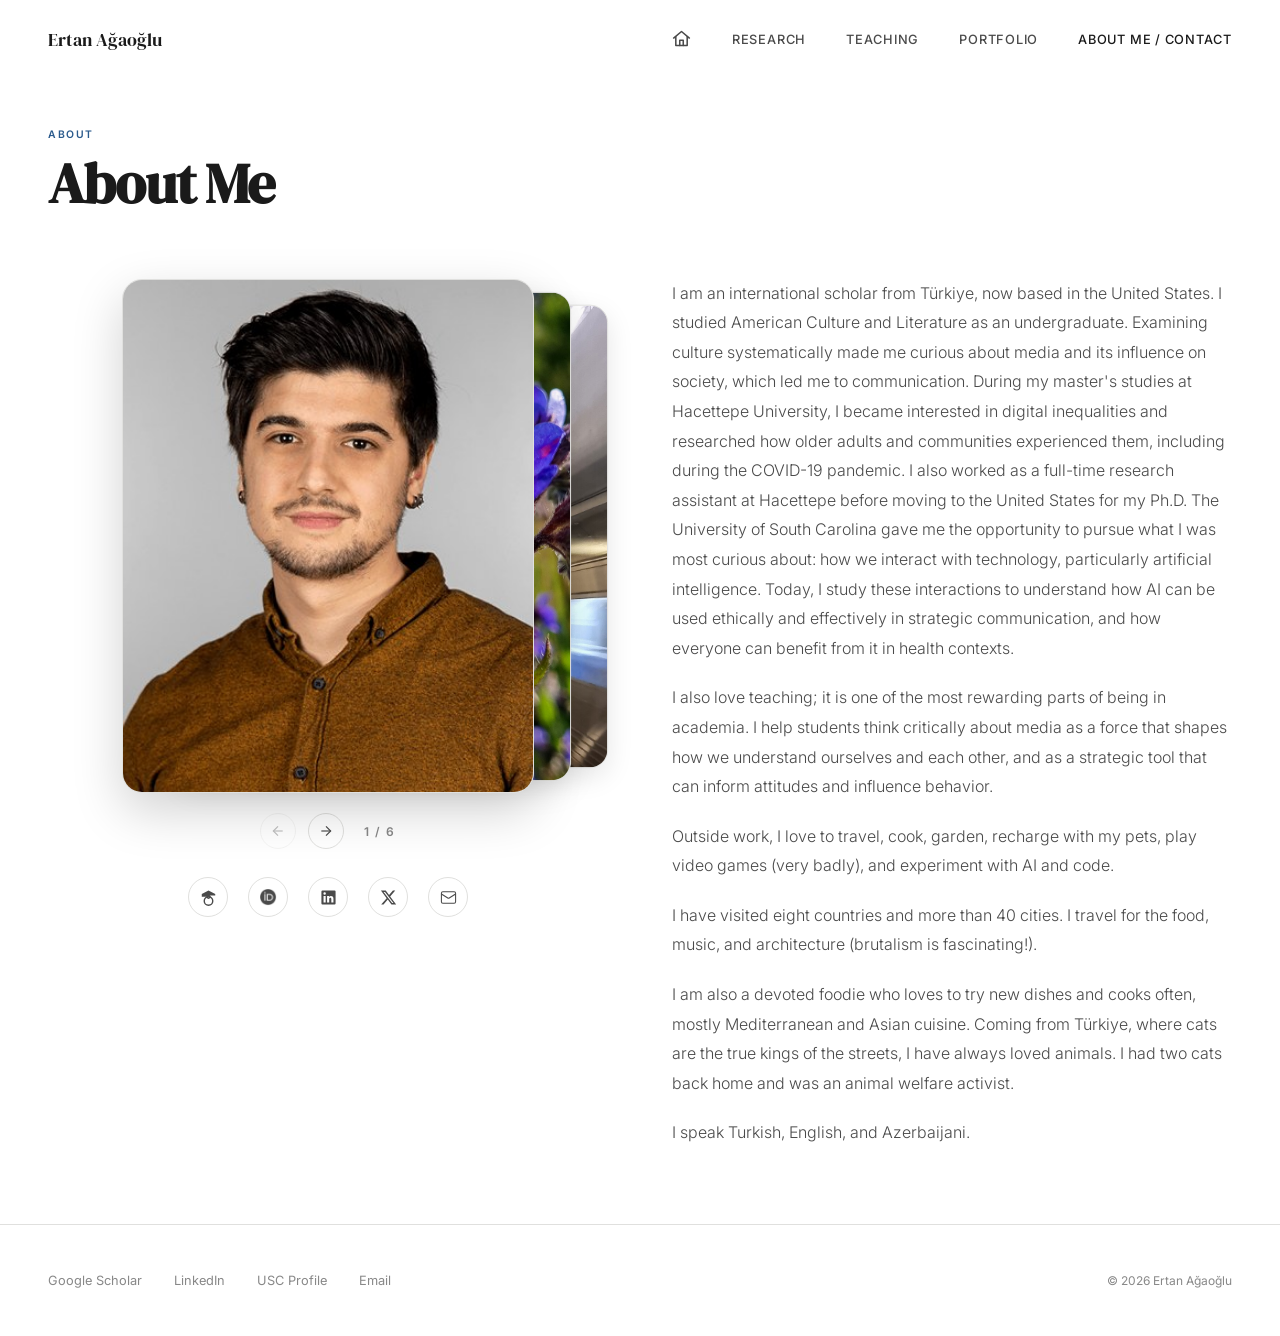
==== beyond-academia.html @ cb336c86 "Use ORCID iD logo recolored to match other social icons Co-Authored-By: Claude Sonnet 5.5 <noreply@a" ====
<!DOCTYPE html>
<html lang="en">
<head>
  <meta charset="UTF-8">
  <meta name="viewport" content="width=device-width, initial-scale=1.0">
  <title>About Me | Ertan Ağaoğlu</title>
  <meta name="description" content="Ertan Ağaoğlu is an international scholar from Türkiye, based in the United States. Learn about the path into communication research and life outside work.">
  <link rel="icon" type="image/svg+xml" href="favicon.svg">

  <!-- Open Graph / Social Media -->
  <meta property="og:type" content="website">
  <meta property="og:site_name" content="Ertan Ağaoğlu">
  <meta property="og:title" content="About Me | Ertan Ağaoğlu">
  <meta property="og:description" content="An international scholar from Türkiye, based in the United States, studying how we interact with artificial intelligence.">
  <meta property="og:url" content="https://ertanagaoglu.com/beyond-academia.html">
  <meta property="og:image" content="https://ertanagaoglu.com/agaoglu_ertan.png">
  <meta name="twitter:card" content="summary_large_image">
  <meta name="twitter:site" content="@ertanagaoglu">

  <link rel="preconnect" href="https://fonts.googleapis.com">
  <link rel="preconnect" href="https://fonts.gstatic.com" crossorigin>
  <link href="https://fonts.googleapis.com/css2?family=DM+Serif+Display:ital@0;1&family=Inter:wght@300;400;500;600&display=swap" rel="stylesheet">
  <link rel="stylesheet" href="style.css">
  <style>
    .photo-stack{width:100%;max-width:640px;outline:none}
    .stack-viewport{position:relative;width:100%;aspect-ratio:1.36/1.25;touch-action:pan-y;user-select:none;-webkit-user-select:none}
    .stack-page{position:absolute;transform-origin:center;top:0;left:0;right:0;margin:0 auto;width:calc(100%/1.36);aspect-ratio:4/5;border-radius:20px;overflow:hidden;border:1px solid var(--border);background:var(--bg2);box-shadow:0 10px 30px rgba(0,0,0,.1);transform:translateX(calc(var(--o,0)*11.5%)) scale(calc(1 - var(--a,0)*.05));transition:transform .6s cubic-bezier(.4,0,.2,1),opacity .6s ease,box-shadow .6s ease;cursor:pointer}
    .stack-page img{display:block;width:100%;height:100%;object-fit:cover;pointer-events:none;-webkit-user-drag:none}
    .stack-page.is-active{cursor:default;box-shadow:0 18px 50px rgba(0,0,0,.18)}
    .stack-page.is-far{opacity:0;pointer-events:none}
    .stack-page.has-caption::after{content:'';position:absolute;left:0;right:0;bottom:0;height:22%;background:linear-gradient(to top,rgba(0,0,0,.4),transparent);opacity:0;transition:opacity .4s ease;pointer-events:none}
    .page-caption{position:absolute;right:1rem;bottom:.9rem;z-index:1;font-size:.75rem;font-weight:500;letter-spacing:.02em;color:#fff;text-shadow:0 1px 4px rgba(0,0,0,.6);opacity:0;transition:opacity .4s ease;pointer-events:none}
    .stack-page.is-active.has-caption::after,.stack-page.is-active .page-caption{opacity:1}
    .stack-controls{display:flex;align-items:center;justify-content:center;gap:.75rem;margin-top:1.25rem}
    .stack-btn{display:flex;align-items:center;justify-content:center;width:36px;height:36px;border-radius:50%;border:1px solid var(--border);background:var(--bg);cursor:pointer;transition:all .3s}
    .stack-btn svg{width:16px;height:16px;stroke:var(--text2);stroke-width:1.75;fill:none;transition:stroke .3s}
    .stack-btn:hover:not(:disabled){border-color:var(--accent);background:var(--accent)}
    .stack-btn:hover:not(:disabled) svg{stroke:var(--bg)}
    .stack-btn:disabled{opacity:.35;cursor:default}
    .stack-btn:focus-visible,.photo-stack:focus-visible .stack-viewport{outline:2px solid var(--accent2);outline-offset:3px}
    .stack-count{margin-left:.5rem;font-size:.75rem;font-weight:600;letter-spacing:.12em;color:var(--muted)}
    @media(prefers-reduced-motion:reduce){.stack-page{transition:none}}
  </style>
</head>
<body>

<nav>
  <div class="nav-inner">
    <a href="index.html" class="nav-logo">Ertan Ağaoğlu</a>
    <button class="nav-toggle" aria-label="Menu" onclick="document.querySelector('.nav-links').classList.toggle('open')">
      <svg viewBox="0 0 24 24"><line x1="3" y1="6" x2="21" y2="6"/><line x1="3" y1="12" x2="21" y2="12"/><line x1="3" y1="18" x2="21" y2="18"/></svg>
    </button>
    <ul class="nav-links">
      <li><a href="index.html" class="nav-home" aria-label="Home" title="Home"><svg viewBox="0 0 24 24" aria-hidden="true"><path d="M3 11.5 12 4l9 7.5"/><path d="M5.5 10v10h13V10"/><path d="M10 20v-6h4v6"/></svg></a></li>
      <li><a href="research.html">Research</a></li>
      <li><a href="teaching.html">Teaching</a></li>
      <li><a href="portfolio.html">Portfolio</a></li>
      <li><a href="beyond-academia.html" class="active">About Me / Contact</a></li>
    </ul>
  </div>
</nav>

<div class="page-header">
  <span class="overline">About</span>
  <h1>About Me</h1>
</div>

<section class="section" style="padding-top:2rem">
  <div class="two-col">
    <div class="col-left reveal">
      <div class="photo-stack" id="photoStack" tabindex="0" role="group" aria-roledescription="carousel" aria-label="Personal photos">
        <div class="stack-viewport">
          <div class="stack-page"><img src="photos/1.jpg" alt="Portrait of Ertan Ağaoğlu in a mustard shirt against a gray background" width="372" height="465"></div>
          <div class="stack-page has-caption"><img src="photos/5.jpg" alt="Blue wildflowers in bloom in a sunlit green field" width="1000" height="1250"><span class="page-caption">Common bugloss, Batıkent, Ankara (2026)</span></div>
          <div class="stack-page has-caption"><img src="photos/6.jpg" alt="A train pulling into a concrete brutalist metro station" width="1000" height="1250"><span class="page-caption">Washington Metro, D.C. (2024)</span></div>
          <div class="stack-page has-caption"><img src="photos/8.jpg" alt="A tabby and white cat resting in golden evening light" width="1000" height="1250"><span class="page-caption">Kizi, my beloved cat (2022)</span></div>
          <div class="stack-page has-caption"><img src="photos/tram.jpg" alt="A blue tram on a snowy street beside a Gothic stone church" width="481" height="602"><span class="page-caption">Ghent, Belgium (2015)</span></div>
          <div class="stack-page has-caption"><img src="photos/reichstag.jpg" alt="Visitors on the spiral ramps inside the glass Reichstag dome in Berlin" width="900" height="1125"><span class="page-caption">Reichstag Dome, Berlin (2018)</span></div>
        </div>
        <div class="stack-controls">
          <button type="button" class="stack-btn" data-dir="-1" aria-label="Previous photo"><svg viewBox="0 0 24 24"><path d="M19 12H5"/><path d="m12 19-7-7 7-7"/></svg></button>
          <button type="button" class="stack-btn" data-dir="1" aria-label="Next photo"><svg viewBox="0 0 24 24"><path d="M5 12h14"/><path d="m12 5 7 7-7 7"/></svg></button>
          <span class="stack-count" aria-live="polite"></span>
        </div>
      </div>
      <div class="social-row" aria-label="Social links">
        <a href="https://scholar.google.com/citations?user=BY0EhgkAAAAJ&hl=en" target="_blank" rel="noopener noreferrer" title="Google Scholar">
        <svg viewBox="0 0 24 24"><path d="M12 24a7 7 0 1 1 0-14 7 7 0 0 1 0 14zm0-2a5 5 0 1 0 0-10 5 5 0 0 0 0 10z"/><path d="M12 14a3 3 0 1 1 0-6 3 3 0 0 1 0 6zm0-2a1 1 0 1 0 0-2 1 1 0 0 0 0 2z"/><path d="m2.5 7 9.5-5 9.5 5V9H11l-2 2H2.5z"/></svg>
        </a>
        <a href="https://orcid.org/0000-0002-4220-2431" target="_blank" rel="noopener noreferrer" title="ORCID">
        <span class="orcid-icon" aria-hidden="true"></span>
        </a>
        <a href="https://www.linkedin.com/in/ertanagaoglu/" target="_blank" rel="noopener noreferrer" title="LinkedIn">
        <svg viewBox="0 0 24 24"><path d="M20.5 2h-17A1.5 1.5 0 0 0 2 3.5v17A1.5 1.5 0 0 0 3.5 22h17a1.5 1.5 0 0 0 1.5-1.5v-17A1.5 1.5 0 0 0 20.5 2zM8 19H5v-9h3zM6.5 8.25A1.75 1.75 0 1 1 8.3 6.5a1.78 1.78 0 0 1-1.8 1.75zM19 19h-3v-4.74c0-1.42-.6-1.93-1.38-1.93A1.74 1.74 0 0 0 13 14.19V19h-3v-9h2.9v1.3a3.11 3.11 0 0 1 2.7-1.4c1.55 0 3.36.86 3.36 3.66z"/></svg>
        </a>
        <a href="https://x.com/ertanagaoglu" target="_blank" rel="noopener noreferrer" title="X / Twitter">
        <svg viewBox="0 0 24 24"><path d="M18.244 2.25h3.308l-7.227 8.26 8.502 11.24H16.17l-5.214-6.817L4.99 21.75H1.68l7.73-8.835L1.254 2.25H8.08l4.713 6.231zm-1.161 17.52h1.833L7.084 4.126H5.117z"/></svg>
        </a>
        <a href="mailto:eagaoglu@email.sc.edu" title="Email">
        <svg viewBox="0 0 24 24" class="stroke-icon"><rect x="2" y="4" width="20" height="16" rx="2"/><path d="m22 7-8.97 5.7a1.94 1.94 0 0 1-2.06 0L2 7"/></svg>
        </a>
      </div>
    </div>
    <div class="col-right reveal reveal-delay-1">
      <p>I am an international scholar from Türkiye, now based in the United States. I studied American Culture and Literature as an undergraduate. Examining culture systematically made me curious about media and its influence on society, which led me to communication. During my master's studies at Hacettepe University, I became interested in digital inequalities and researched how older adults and communities experienced them, including during the COVID-19 pandemic. I also worked as a full-time research assistant at Hacettepe before moving to the United States for my Ph.D. The University of South Carolina gave me the opportunity to pursue what I was most curious about: how we interact with technology, particularly artificial intelligence. Today, I study these interactions to understand how AI can be used ethically and effectively in strategic communication, and how everyone can benefit from it in health contexts.</p>
      <p>I also love teaching; it is one of the most rewarding parts of being in academia. I help students think critically about media as a force that shapes how we understand ourselves and each other, and as a strategic tool that can inform attitudes and influence behavior.</p>
      <p>Outside work, I love to travel, cook, garden, recharge with my pets, play video games (very badly), and experiment with AI and code.</p>
      <p>I have visited eight countries and more than 40 cities. I travel for the food, music, and architecture (brutalism is fascinating!).</p>
      <p>I am also a devoted foodie who loves to try new dishes and cooks often, mostly Mediterranean and Asian cuisine. Coming from Türkiye, where cats are the true kings of the streets, I have always loved animals. I had two cats back home and was an animal welfare activist.</p>
      <p>I speak Turkish, English, and Azerbaijani.</p>
    </div>
  </div>
</section>

<footer>
  <div class="footer-inner">
    <div class="footer-links">
      <a href="https://scholar.google.com/citations?user=BY0EhgkAAAAJ&hl=en" target="_blank" rel="noopener noreferrer">Google Scholar</a>
      <a href="https://www.linkedin.com/in/ertanagaoglu/" target="_blank" rel="noopener noreferrer">LinkedIn</a>
      <a href="https://sc.edu/study/colleges_schools/cic/academic_programs/phd/mass_communication_phd/doctoral_students/agaoglu_ertan.php" target="_blank" rel="noopener noreferrer">USC Profile</a>
      <a href="mailto:eagaoglu@email.sc.edu">Email</a>
    </div>
    <p>&copy; 2026 Ertan Ağaoğlu</p>
  </div>
</footer>

<script>
window.addEventListener('scroll',()=>{document.querySelector('nav').classList.toggle('scrolled',window.scrollY>50)});
const o=new IntersectionObserver((entries)=>{entries.forEach(e=>{if(e.isIntersecting){e.target.classList.add('visible');o.unobserve(e.target)}})},{threshold:.15});
document.querySelectorAll('.reveal').forEach(el=>o.observe(el));

(function(){
  const stack=document.getElementById('photoStack');
  if(!stack) return;
  const pages=[...stack.querySelectorAll('.stack-page')];
  const viewport=stack.querySelector('.stack-viewport');
  const prev=stack.querySelector('[data-dir="-1"]');
  const next=stack.querySelector('[data-dir="1"]');
  const count=stack.querySelector('.stack-count');
  let idx=0, startX=null, swiped=false;

  function render(){
    pages.forEach((p,i)=>{
      const off=i-idx;
      const c=Math.max(-2,Math.min(2,off));
      p.style.setProperty('--o',c);
      p.style.setProperty('--a',Math.abs(c));
      p.style.zIndex=10-Math.abs(off);
      p.classList.toggle('is-active',off===0);
      p.classList.toggle('is-far',Math.abs(off)>2);
      p.setAttribute('aria-hidden',off===0?'false':'true');
    });
    count.textContent=(idx+1)+' / '+pages.length;
    prev.disabled=idx===0;
    next.disabled=idx===pages.length-1;
  }
  function go(n){idx=Math.min(Math.max(n,0),pages.length-1);render()}

  prev.addEventListener('click',()=>go(idx-1));
  next.addEventListener('click',()=>go(idx+1));
  pages.forEach((p,i)=>p.addEventListener('click',()=>{
    if(swiped){swiped=false;return}
    if(i!==idx) go(i);
  }));
  stack.addEventListener('keydown',e=>{
    if(e.key==='ArrowLeft'){go(idx-1);e.preventDefault()}
    if(e.key==='ArrowRight'){go(idx+1);e.preventDefault()}
  });
  viewport.addEventListener('pointerdown',e=>{startX=e.clientX});
  viewport.addEventListener('pointerup',e=>{
    if(startX===null) return;
    const dx=e.clientX-startX;
    startX=null;
    if(Math.abs(dx)>40){swiped=true;go(idx+(dx<0?1:-1))}
  });
  viewport.addEventListener('pointercancel',()=>{startX=null});
  render();
})();
</script>
</body>
</html>
---- style.css ----
*{margin:0;padding:0;box-sizing:border-box}
:root{
  --bg:#ffffff;
  --bg2:#f7f7f5;
  --text:#1a1a1a;
  --text2:#4a4a4a;
  --muted:#888;
  --border:#e0e0de;
  --accent:#1a3a5c;
  --accent2:#2a5a8c;
  --serif:'DM Serif Display',Georgia,serif;
  --sans:'Inter',system-ui,sans-serif;
}
html{scroll-behavior:smooth}
body{font-family:var(--sans);background:var(--bg);color:var(--text);-webkit-font-smoothing:antialiased;overflow-x:hidden}

/* Nav */
nav{position:fixed;top:0;left:0;right:0;z-index:100;padding:0 3rem;transition:all .4s}
nav.scrolled{background:rgba(255,255,255,.92);backdrop-filter:blur(20px);-webkit-backdrop-filter:blur(20px);box-shadow:0 1px 0 var(--border)}
.nav-inner{max-width:1400px;margin:0 auto;display:flex;align-items:center;justify-content:space-between;height:80px}
.nav-logo{font-family:var(--serif);font-size:1.1rem;color:var(--text);text-decoration:none}
.nav-links{display:flex;gap:2.5rem;list-style:none}
.nav-links a{font-size:.8rem;font-weight:500;color:var(--text2);text-decoration:none;letter-spacing:.06em;text-transform:uppercase;transition:color .2s}
.nav-links a:hover,.nav-links a.active{color:var(--text)}
.nav-toggle{display:none;background:none;border:none;cursor:pointer;padding:4px}
.nav-toggle svg{width:24px;height:24px;stroke:var(--text);stroke-width:2;fill:none}

/* Hero */
.hero{min-height:100vh;display:flex;align-items:center;padding:0 3rem;background:var(--bg2)}
.hero-content{max-width:1400px;margin:0 auto;width:100%;display:grid;grid-template-columns:1fr 1fr;gap:4rem;align-items:center;padding:6rem 0}
.hero-text{padding-right:2rem}
.hero-name{font-family:var(--serif);font-size:5.5rem;line-height:.95;letter-spacing:-.03em;color:var(--text);margin-bottom:1.5rem}
.hero-roles{font-size:.85rem;font-weight:500;letter-spacing:.15em;text-transform:uppercase;color:var(--accent2);margin-bottom:2rem}
.hero-desc{font-size:1.05rem;line-height:1.8;color:var(--text2);max-width:480px;font-weight:300}
.hero-cta{display:flex;gap:1rem;margin-top:2.5rem}
.hero-image{position:relative;display:flex;flex-direction:column;align-items:center}
.hero-image img{width:100%;max-width:480px;height:auto;object-fit:cover;border-radius:20px 20px 0 0}
.hero-icons{display:flex;justify-content:center;gap:1.25rem;padding:1rem 0;background:var(--bg);border:1px solid var(--border);border-top:none;border-radius:0 0 20px 20px;width:100%;max-width:480px}
.hero-icons a{display:flex;align-items:center;justify-content:center;width:36px;height:36px;border-radius:50%;border:1px solid var(--border);background:var(--bg);transition:all .3s}
.hero-icons a:hover{border-color:var(--accent);background:var(--accent)}
.hero-icons a:hover svg{fill:var(--bg);stroke:var(--bg)}
.hero-icons svg{width:16px;height:16px;fill:var(--text2);stroke:none;transition:all .3s}
.hero-icons svg.stroke-icon{fill:none;stroke:var(--text2);stroke-width:1.5}
.hero-icons a:hover svg.stroke-icon{fill:none;stroke:var(--bg)}

.nav-links a.nav-home{display:inline-flex;align-items:center}
.nav-links a.nav-home svg{width:21px;height:21px;stroke:currentColor;stroke-width:1.75;fill:none;stroke-linecap:round;stroke-linejoin:round}

/* Social row (about page) */
.social-row{display:flex;justify-content:center;gap:1.25rem;margin-top:1.75rem;max-width:640px}
.social-row a{display:flex;align-items:center;justify-content:center;width:40px;height:40px;border-radius:50%;border:1px solid var(--border);background:var(--bg);transition:all .3s}
.social-row a:hover{border-color:var(--accent);background:var(--accent)}
.social-row svg{width:17px;height:17px;fill:var(--text2);stroke:none;transition:all .3s}
.social-row svg.stroke-icon{fill:none;stroke:var(--text2);stroke-width:1.5}
.social-row a:hover svg{fill:var(--bg);stroke:none}
.social-row a:hover svg.stroke-icon{fill:none;stroke:var(--bg)}

.orcid-icon{display:block;width:18px;height:18px;background:var(--text2);-webkit-mask:url(orcid-mask.png) center/contain no-repeat;mask:url(orcid-mask.png) center/contain no-repeat;transition:background .3s}
.hero-icons a:hover .orcid-icon,.social-row a:hover .orcid-icon{background:var(--bg)}

/* Buttons */
.btn-primary{display:inline-block;font-size:.82rem;font-weight:500;letter-spacing:.04em;color:#fff;background:var(--accent);padding:.85rem 2rem;border-radius:6px;text-decoration:none;transition:all .3s}
.btn-primary:hover{background:#0f2840;box-shadow:0 4px 20px rgba(26,58,92,.2)}
.btn-outline{display:inline-block;font-size:.82rem;font-weight:500;letter-spacing:.04em;color:var(--text);background:transparent;padding:.85rem 2rem;border-radius:6px;border:1px solid var(--border);text-decoration:none;transition:all .3s}
.btn-outline:hover{border-color:var(--text);background:var(--bg2)}

/* Info Bar */
.info-bar{border-top:1px solid var(--border);border-bottom:1px solid var(--border);background:var(--bg)}
.info-inner{max-width:1400px;margin:0 auto;padding:0 3rem;display:grid;grid-template-columns:repeat(4,1fr)}
.info-item{padding:1.75rem 0;border-right:1px solid var(--border);padding-right:2rem;padding-left:2rem}
.info-item:first-child{padding-left:0}
.info-item:last-child{border-right:none}
.info-label{display:block;font-size:.65rem;font-weight:600;letter-spacing:.12em;text-transform:uppercase;color:var(--muted);margin-bottom:.25rem}
.info-value{display:block;font-size:.9rem;font-weight:500;color:var(--text)}
.info-link{color:var(--text);text-decoration:none;transition:color .2s}
.info-link:hover{color:var(--accent2)}

/* Sections */
.section{max-width:1400px;margin:0 auto;padding:3.5rem 3rem}
.overline{display:block;font-size:.65rem;font-weight:600;letter-spacing:.15em;text-transform:uppercase;color:var(--accent2);margin-bottom:.75rem}
.section h2{font-family:var(--serif);font-size:2.5rem;letter-spacing:-.02em;margin-bottom:1.5rem;line-height:1.2}
.section h2 em{font-style:italic}

/* Two Col */
.two-col{display:grid;grid-template-columns:1fr 1fr;gap:4rem;align-items:start}
.col-right p{font-size:1rem;line-height:1.85;color:var(--text2);margin-bottom:1.25rem;font-weight:300}

/* Labs */
.labs-section{background:var(--bg2);border-top:1px solid var(--border);border-bottom:1px solid var(--border);max-width:100%;padding:3.5rem 3rem}
.labs-section .overline,.labs-section h2{max-width:1400px;margin-left:auto;margin-right:auto}
.labs-section h2{margin-bottom:1.5rem}
.labs-grid{max-width:1400px;margin:0 auto;display:grid;grid-template-columns:repeat(3,1fr);gap:1.5rem}
.lab-card{padding:2rem;border:1px solid var(--border);border-radius:8px;background:var(--bg);transition:box-shadow .3s}
.lab-card:hover{box-shadow:0 8px 30px rgba(0,0,0,.06)}
.lab-role{display:block;font-size:.65rem;font-weight:600;letter-spacing:.1em;text-transform:uppercase;color:var(--accent2);margin-bottom:.75rem}
.lab-card h3{font-family:var(--serif);font-size:1.15rem;margin-bottom:.75rem;font-weight:400}
.lab-card p{font-size:.85rem;color:var(--text2);line-height:1.7}
.card-link{display:inline-block;font-size:.8rem;font-weight:500;color:var(--accent2);text-decoration:none;margin-top:.75rem;transition:color .2s}
.card-link:hover{color:var(--accent)}

/* Publications */
.pub-list{display:flex;flex-direction:column;border-top:1px solid var(--border)}
.pub-row{display:grid;grid-template-columns:60px 1fr 200px 30px;gap:1.5rem;align-items:center;padding:1.5rem 0;border-bottom:1px solid var(--border);text-decoration:none;color:var(--text);transition:background .2s}
.pub-row:hover{background:var(--bg2);padding-left:1rem;padding-right:1rem;margin-left:-1rem;margin-right:-1rem;border-radius:6px}
.pub-year{font-size:.8rem;color:var(--muted);font-weight:500}
.pub-title{font-size:.95rem;font-weight:400;line-height:1.5}
.pub-venue{font-size:.8rem;color:var(--muted);font-style:italic;text-align:right}
.pub-arrow{font-size:1.1rem;color:var(--muted);transition:transform .2s}
.pub-row:hover .pub-arrow{transform:translateX(4px);color:var(--text)}
.pub-row-detail{display:grid;grid-template-columns:60px 1fr;gap:1.5rem;padding:1.5rem 0;border-bottom:1px solid var(--border);text-decoration:none;color:var(--text);transition:background .2s}
.pub-row-detail:hover{background:var(--bg2);padding-left:1rem;padding-right:1rem;margin-left:-1rem;margin-right:-1rem;border-radius:6px}
.pub-row-detail .pub-meta{display:flex;flex-direction:column;gap:.35rem}
.pub-row-detail .pub-title{font-size:.95rem;font-weight:500;line-height:1.5}
.pub-row-detail .pub-authors{font-size:.82rem;color:var(--text2);line-height:1.6}
.pub-row-detail .pub-venue-line{font-size:.8rem;color:var(--muted);font-style:italic}

/* CTA */
.cta-section{background:var(--accent);color:#fff;text-align:center;padding:5rem 3rem}
.cta-inner{max-width:600px;margin:0 auto}
.cta-inner h2{font-family:var(--serif);font-size:2.25rem;margin-bottom:1rem;color:#fff}
.cta-inner p{font-size:1rem;color:rgba(255,255,255,.7);margin-bottom:2rem;font-weight:300}
.cta-inner .btn-primary{background:#fff;color:var(--accent);border:none}
.cta-inner .btn-primary:hover{background:rgba(255,255,255,.9);box-shadow:0 4px 20px rgba(0,0,0,.15)}

/* Footer */
footer{padding:3rem;border-top:1px solid var(--border)}
.footer-inner{max-width:1400px;margin:0 auto;display:flex;justify-content:space-between;align-items:center}
.footer-links{display:flex;gap:2rem}
.footer-links a{font-size:.8rem;color:var(--muted);text-decoration:none;transition:color .2s}
.footer-links a:hover{color:var(--text)}
footer p{font-size:.75rem;color:var(--muted)}

/* Page Header (subpages) */
.page-header{padding:8rem 3rem 2rem;max-width:1400px;margin:0 auto}
.page-header .overline{margin-bottom:.75rem}
.page-header h1{font-family:var(--serif);font-size:3.5rem;letter-spacing:-.02em;line-height:1.1}
.page-header p{font-size:1.1rem;color:var(--text2);margin-top:1rem;max-width:600px;font-weight:300;line-height:1.8}

/* Pub page types */
.pub-type{display:inline-block;font-size:.6rem;font-weight:600;text-transform:uppercase;letter-spacing:.08em;color:var(--accent2);background:rgba(42,90,140,.06);padding:3px 8px;border-radius:4px;margin-right:.5rem}
.pub-card{padding:1.5rem 0;border-bottom:1px solid var(--border)}
.pub-card .pub-title{font-size:.95rem;font-weight:400;line-height:1.6;margin-bottom:.25rem}
.pub-card .pub-authors{font-size:.82rem;color:var(--muted);margin-top:.25rem}
.pub-card .pub-venue-full{font-size:.82rem;color:var(--muted);font-style:italic}

/* Teaching */
.teaching-grid{display:grid;grid-template-columns:repeat(auto-fit,minmax(340px,1fr));gap:1.25rem}
.course{padding:1.75rem;border:1px solid var(--border);border-radius:8px;background:var(--bg);transition:box-shadow .3s}
.course:hover{box-shadow:0 6px 24px rgba(0,0,0,.04)}
.course-code{font-size:.65rem;font-weight:600;color:var(--accent2);letter-spacing:.08em;text-transform:uppercase;margin-bottom:.35rem}
.course-name{font-family:var(--serif);font-size:1.05rem;font-weight:400}
.course-detail{font-size:.82rem;color:var(--muted);margin-top:.35rem}

/* Awards */
.awards-list{display:flex;flex-direction:column}
.labs-section .awards-list{max-width:1400px;margin:0 auto}
.award{display:flex;gap:2rem;align-items:baseline;padding:1.25rem 0;border-bottom:1px solid var(--border)}
.award-year{font-size:.8rem;font-weight:600;color:var(--accent2);min-width:3.5rem;flex-shrink:0}
.award-info h3{font-size:.95rem;font-weight:400}
.award-info p{font-size:.82rem;color:var(--muted);margin-top:.15rem}

/* Contact page */
.contact-links{display:flex;flex-direction:column;gap:1rem;max-width:500px}
.contact-link{display:inline-flex;align-items:center;gap:.75rem;font-size:.9rem;font-weight:400;color:var(--text);text-decoration:none;padding:1rem 1.5rem;border:1px solid var(--border);border-radius:8px;transition:all .3s}
.contact-link:hover{border-color:var(--text);box-shadow:0 4px 16px rgba(0,0,0,.04)}
.contact-link svg{width:20px;height:20px;stroke:var(--muted);stroke-width:1.5;fill:none;flex-shrink:0}


/* Portfolio apps */
.app-card{max-width:880px;border:1px solid var(--border);border-radius:8px;background:var(--bg);overflow:hidden;transition:box-shadow .3s}
.app-card:hover{box-shadow:0 6px 24px rgba(0,0,0,.06)}
.app-img{display:block;width:100%;height:auto;border-bottom:1px solid var(--border)}
.app-body{padding:2rem}
.app-body h3{margin:.35rem 0 1rem;font-size:1.5rem}
.app-body p{font-size:.92rem;line-height:1.8;color:var(--text2);font-weight:300;margin-bottom:1rem}
.app-body .app-skills{font-size:.78rem;color:var(--muted);font-weight:500;margin-bottom:0}

.app-side{display:grid;grid-template-columns:300px 1fr;max-width:1000px}
.app-thumb{display:block;border-right:1px solid var(--border);background:var(--bg2)}
.app-thumb img{display:block;width:100%;height:auto}
.app-list{margin:0 0 1rem 1.1rem;font-size:.88rem;line-height:1.7;color:var(--text2);font-weight:300}
.app-list li{margin-bottom:.35rem}
@media(max-width:900px){.app-side{grid-template-columns:1fr}.app-thumb{border-right:none;border-bottom:1px solid var(--border)}}

.teaching-split{display:grid;grid-template-columns:1fr 1fr;gap:3rem;align-items:start}
.teaching-split .teaching-grid:not(.ta-grid){grid-template-columns:1fr}
@media(max-width:900px){.teaching-split{grid-template-columns:1fr;gap:0}}

.philosophy-band{background:var(--bg);border-top:1px solid var(--border);border-bottom:1px solid var(--border);padding:3.5rem 3rem;margin-top:1rem}
.philosophy{max-width:1100px;margin:0 auto;display:grid;grid-template-columns:320px 1fr;gap:4rem;align-items:start}
.philosophy .overline{color:var(--accent2)}
.philosophy h2{font-family:var(--serif);font-size:2rem;letter-spacing:-.02em;line-height:1.2;margin-bottom:1.5rem;color:var(--text)}
.principles{list-style:none;margin:0;padding:0;border-top:1px solid var(--text)}
.principles li{display:flex;align-items:baseline;gap:1rem;padding:.6rem 0;border-bottom:1px solid var(--border);font-family:var(--serif);font-size:1.05rem;color:var(--text)}
.principles span{font-family:var(--sans);font-size:.65rem;font-weight:600;letter-spacing:.14em;color:var(--accent2)}
.philosophy-text p{font-size:1.05rem;line-height:1.8;font-weight:400;color:var(--text);margin-bottom:1.1rem}
.philosophy-text p:last-child{margin-bottom:0}
.philosophy strong{font-weight:600;background:linear-gradient(transparent 58%,rgba(42,90,140,.2) 58%);padding:0 .1em}
.teaching-split .sub-title{font-family:var(--serif);font-size:1.4rem;font-weight:400;letter-spacing:-.01em;margin-bottom:1rem;color:var(--text)}
@media(max-width:900px){.philosophy-band{padding:2.5rem 1.5rem}.philosophy{grid-template-columns:1fr;gap:1.75rem}}

/* Testimonials */
.quote-group{margin-bottom:2.75rem}
.quote-group>.course-code{display:block;margin-bottom:1rem;font-size:.8rem;letter-spacing:.14em;color:var(--accent);padding-bottom:.6rem;border-bottom:2px solid var(--accent)}
.quote-grid{display:grid;grid-template-columns:repeat(auto-fit,minmax(320px,1fr));gap:1.5rem}
.quote{position:relative;margin:0;padding:2.25rem 2rem 1.75rem;border-radius:10px;background:var(--bg2);border-top:5px solid var(--accent);box-shadow:0 8px 28px rgba(0,0,0,.07);display:flex;flex-direction:column;justify-content:space-between;overflow:hidden}
.quote::before{content:'\201C';position:absolute;top:-.6rem;right:1.25rem;font-family:var(--serif);font-size:9rem;line-height:1;color:var(--accent);opacity:.08;pointer-events:none}
.quote blockquote{position:relative;font-family:var(--serif);font-style:italic;font-size:1.3rem;line-height:1.55;color:var(--text);font-weight:400}
.quote figcaption{position:relative;font-size:.72rem;font-weight:600;letter-spacing:.12em;text-transform:uppercase;color:var(--accent2);margin-top:1.25rem}

.coming-soon{display:flex;align-items:center;gap:1.25rem;max-width:880px;padding:1.75rem 2rem;border:1px dashed var(--border);border-radius:8px;background:var(--bg2)}
.coming-pill{flex-shrink:0;font-size:.65rem;font-weight:600;letter-spacing:.12em;text-transform:uppercase;color:var(--accent2);background:rgba(42,90,140,.08);padding:.4rem .8rem;border-radius:999px}
.coming-soon p{font-size:.95rem;color:var(--text2);font-weight:300}

/* Chatbots card and lightbox */
.chatbots{max-width:1100px}
.cb-row{display:grid;grid-template-columns:1fr 1fr;gap:2.5rem;align-items:center;padding:2rem}
.cb-row+.cb-row{border-top:1px solid var(--border)}
.cb-text .course-code{display:block}
.cb-text h3{margin:.35rem 0 .9rem;font-size:1.3rem}
.cb-text p{font-size:.92rem;line-height:1.8;color:var(--text2);font-weight:300;margin-bottom:.9rem}
.cb-text .app-skills{font-size:.78rem;color:var(--muted);font-weight:500;margin-bottom:0}
.shot{display:block;width:100%;padding:0;border:1px solid var(--border);border-radius:10px;overflow:hidden;background:#fff;box-shadow:0 8px 24px rgba(0,0,0,.06);cursor:zoom-in;text-align:left;transition:box-shadow .35s,transform .35s}
.shot:hover{box-shadow:0 14px 36px rgba(0,0,0,.12);transform:translateY(-3px)}
.shot:focus-visible{outline:2px solid var(--accent2);outline-offset:3px}
.shot-bar{display:flex;align-items:center;gap:6px;height:30px;padding:0 12px;background:var(--bg2);border-bottom:1px solid var(--border)}
.shot-bar i{width:8px;height:8px;border-radius:50%;background:#d9d9d6}
.shot-bar em{margin-left:auto;font-style:normal;font-size:.68rem;font-weight:600;letter-spacing:.08em;text-transform:uppercase;color:var(--accent2);opacity:.75;transition:opacity .3s}
.shot:hover .shot-bar em{opacity:1}
.shot-view{position:relative;display:block;height:220px;overflow:hidden}
.shot-view::after{content:'';position:absolute;left:0;right:0;bottom:0;height:70px;background:linear-gradient(to top,#fff,rgba(255,255,255,0))}
.shot-view.no-fade::after{display:none}
.shot-view img{display:block;width:100%;height:100%;object-fit:cover;object-position:top left;transition:transform .6s cubic-bezier(.4,0,.2,1)}
.shot:hover .shot-view img{transform:scale(1.04)}
@media(max-width:900px){.cb-row{grid-template-columns:1fr;gap:1.5rem;padding:1.5rem}}

.lb{position:fixed;inset:0;z-index:1000;display:flex;align-items:center;justify-content:center;flex-direction:column;padding:3.5rem 4rem 4.5rem;background:rgba(12,14,18,.82);backdrop-filter:blur(8px);-webkit-backdrop-filter:blur(8px);opacity:0;visibility:hidden;transition:opacity .35s ease,visibility 0s linear .35s}
.lb.open{opacity:1;visibility:visible;transition:opacity .35s ease}
.lb-fig{margin:0;display:flex;flex-direction:column;align-items:center;max-width:100%;max-height:100%;min-height:0}
.lb-img{display:block;max-width:min(1400px,100%);max-height:calc(100vh - 11rem);width:auto;height:auto;border-radius:8px;box-shadow:0 30px 80px rgba(0,0,0,.5);background:#fff;will-change:transform;transition:transform .45s cubic-bezier(.2,.8,.2,1),opacity .3s}
.lb-cap{margin-top:1rem;color:rgba(255,255,255,.9);font-size:.85rem;font-weight:500;letter-spacing:.02em;text-align:center;opacity:0;transition:opacity .3s .15s}
.lb.open .lb-cap{opacity:1}
.lb-btn{position:absolute;display:flex;align-items:center;justify-content:center;width:44px;height:44px;border:1px solid rgba(255,255,255,.25);border-radius:50%;background:rgba(255,255,255,.08);color:#fff;cursor:pointer;transition:background .25s,transform .25s}
.lb-btn:hover{background:rgba(255,255,255,.2)}
.lb-btn:focus-visible{outline:2px solid #fff;outline-offset:3px}
.lb-btn svg{width:20px;height:20px;stroke:#fff;stroke-width:1.75;fill:none;stroke-linecap:round;stroke-linejoin:round}
.lb-close{top:1.25rem;right:1.25rem}
.lb-prev{left:1.25rem;top:50%;margin-top:-22px}
.lb-next{right:1.25rem;top:50%;margin-top:-22px}
.lb-count{position:absolute;top:1.6rem;left:1.5rem;color:rgba(255,255,255,.7);font-size:.75rem;font-weight:600;letter-spacing:.12em}
@media(max-width:900px){.lb{padding:4rem 1rem 4rem}.lb-prev{left:.5rem}.lb-next{right:.5rem}}
@media(prefers-reduced-motion:reduce){.lb,.lb-img,.lb-cap,.shot,.shot-view img{transition:none}}

/* See More */
.see-more-btn{display:inline-block;margin-top:1.5rem;font-size:.82rem;font-weight:500;color:var(--accent2);background:none;border:1px solid var(--border);padding:.6rem 1.5rem;border-radius:6px;cursor:pointer;transition:all .3s;letter-spacing:.04em}
.see-more-btn:hover{border-color:var(--text);color:var(--text)}
.ta-hidden{max-height:0;overflow:hidden;opacity:0;transition:max-height .5s cubic-bezier(.4,0,.2,1),opacity .4s ease,margin .4s ease;margin-top:0}
.ta-hidden.open{max-height:2400px;opacity:1;margin-top:.75rem}
.ta-grid{grid-template-columns:repeat(auto-fill,minmax(260px,1fr));gap:.75rem}
.ta-grid .course{padding:1rem 1.25rem}
.ta-grid .course-name{font-size:.95rem}
.ta-grid .course-detail{font-size:.78rem}
.ta-note{font-size:.72rem;color:var(--muted);margin-top:1rem}

/* Sticky jump-to nav */
.subnav{position:sticky;top:80px;z-index:90;background:rgba(255,255,255,.92);backdrop-filter:blur(16px);-webkit-backdrop-filter:blur(16px);border-bottom:1px solid var(--border);transition:box-shadow .3s}
.subnav.is-stuck{box-shadow:0 6px 24px rgba(0,0,0,.06)}
.subnav-inner{max-width:1400px;margin:0 auto;padding:0 3rem;display:flex;align-items:center;gap:1.5rem;height:52px}
.subnav-label{font-size:.65rem;font-weight:600;letter-spacing:.15em;text-transform:uppercase;color:var(--muted);flex-shrink:0}
.subnav-links{position:relative;display:flex;gap:.25rem;list-style:none;margin:0;padding:0;height:100%;align-items:stretch;flex:1;overflow-x:auto;scrollbar-width:none}
.subnav-links::-webkit-scrollbar{display:none}
.subnav-links li:not(.subnav-indicator){display:flex}
.subnav-links a{display:flex;align-items:center;padding:0 .9rem;font-size:.78rem;font-weight:500;color:var(--text2);text-decoration:none;white-space:nowrap;transition:color .25s}
.subnav-links a:hover{color:var(--text)}
.subnav-links a[aria-current="true"]{color:var(--accent);font-weight:600}
.subnav-links a:focus-visible,.subnav-top:focus-visible{outline:2px solid var(--accent2);outline-offset:-4px;border-radius:4px}
.subnav-indicator{position:absolute;left:0;bottom:0;height:3px;width:0;background:var(--accent);border-radius:3px 3px 0 0;opacity:0;pointer-events:none;transition:transform .45s cubic-bezier(.4,0,.2,1),width .45s cubic-bezier(.4,0,.2,1),opacity .3s}
.subnav-top{flex-shrink:0;font:inherit;font-size:.75rem;font-weight:500;color:var(--accent2);background:none;border:1px solid var(--border);border-radius:999px;padding:.35rem .9rem;cursor:pointer;opacity:0;transform:translateY(4px);pointer-events:none;transition:opacity .3s,transform .3s,border-color .2s}
.subnav.is-stuck .subnav-top{opacity:1;transform:none;pointer-events:auto}
.subnav-top:hover{border-color:var(--text);color:var(--text)}
.subnav-progress{position:absolute;left:0;right:0;bottom:-1px;height:2px;background:var(--accent2);transform:scaleX(0);transform-origin:left;opacity:.35;will-change:transform}
section[id],.app-card[id]{scroll-margin-top:136px}
@media(max-width:900px){.subnav-inner{padding:0 1rem;gap:.75rem}.subnav-label{display:none}.subnav-top{display:none}.subnav-links a{padding:0 .7rem}}
@media(prefers-reduced-motion:reduce){.subnav-indicator,.subnav-top,.subnav{transition:none}}

/* Scroll Reveal */
.reveal{opacity:0;transform:translateY(30px);transition:opacity .7s cubic-bezier(.4,0,.2,1),transform .7s cubic-bezier(.4,0,.2,1)}
.reveal.visible{opacity:1;transform:translateY(0)}
.reveal-delay-1{transition-delay:.1s}
.reveal-delay-2{transition-delay:.2s}
.reveal-delay-3{transition-delay:.3s}
@media(prefers-reduced-motion:reduce){.reveal{transition:none;opacity:1;transform:none}}

/* Mobile */
@media(max-width:900px){
  nav{padding:0 1.5rem}
  .nav-links{position:fixed;top:80px;left:0;right:0;background:rgba(255,255,255,.97);backdrop-filter:blur(20px);flex-direction:column;padding:1.5rem 2rem;gap:1.25rem;border-bottom:1px solid var(--border);transform:translateY(calc(-100% - 80px));transition:transform .25s ease}
  .nav-links.open{transform:translateY(0)}
  .nav-toggle{display:block}
  .hero{padding:0 1.5rem;min-height:auto}
  .hero-content{grid-template-columns:1fr;padding:8rem 0 3rem;gap:2.5rem}
  .hero-text{padding-right:0;order:2}
  .hero-image{order:1}
  .hero-image img{max-width:280px;margin:0 auto}
  .hero-name{font-size:3.5rem}
  .info-inner{grid-template-columns:repeat(2,1fr);padding:0 1.5rem}
  .info-item{padding:1.25rem .75rem}
  .section{padding:2.5rem 1.5rem}
  .two-col{grid-template-columns:1fr;gap:2rem}
  .section h2{font-size:2rem}
  .labs-section{padding:2.5rem 1.5rem}
  .labs-grid{grid-template-columns:1fr}
  .pub-row{grid-template-columns:50px 1fr 30px;gap:1rem}
  .pub-venue{display:none}
  .pub-row-detail{grid-template-columns:50px 1fr;gap:1rem}
  .cta-section{padding:4rem 1.5rem}
  footer{padding:2rem 1.5rem}
  .footer-inner{flex-direction:column;gap:1rem;text-align:center}
  .footer-links{justify-content:center;flex-wrap:wrap}
  .page-header{padding:8rem 1.5rem 3rem}
  .page-header h1{font-size:2.5rem}
}
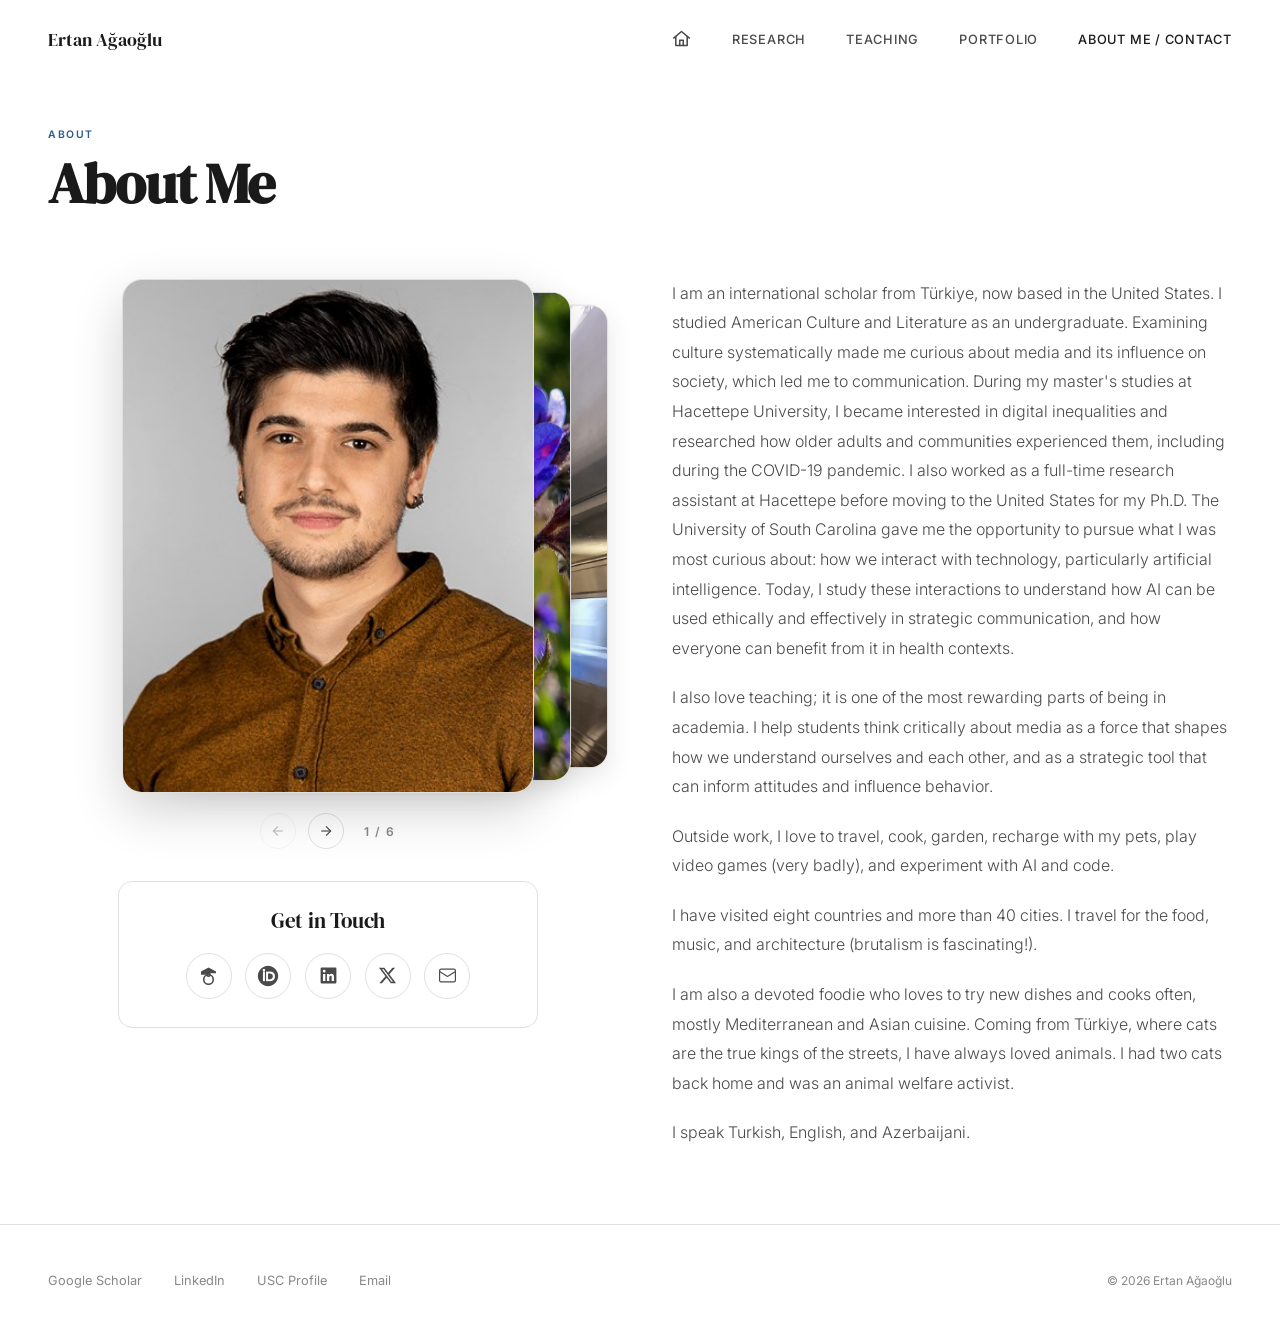
==== commit d21c6e39: "Add Get in Touch card with labeled social icons and sharper ORCID icon Co-Authored-By: Claude Sonnet" ====
--- a/beyond-academia.html
+++ b/beyond-academia.html
@@ -83,22 +83,25 @@
           <span class="stack-count" aria-live="polite"></span>
         </div>
       </div>
-      <div class="social-row" aria-label="Social links">
-        <a href="https://scholar.google.com/citations?user=BY0EhgkAAAAJ&hl=en" target="_blank" rel="noopener noreferrer" title="Google Scholar">
+      <div class="contact-card">
+        <h3 class="contact-title">Get in Touch</h3>
+        <div class="social-row" aria-label="Social links">
+        <a href="https://scholar.google.com/citations?user=BY0EhgkAAAAJ&hl=en" target="_blank" rel="noopener noreferrer" aria-label="Google Scholar" data-label="Google Scholar">
         <svg viewBox="0 0 24 24"><path d="M12 24a7 7 0 1 1 0-14 7 7 0 0 1 0 14zm0-2a5 5 0 1 0 0-10 5 5 0 0 0 0 10z"/><path d="M12 14a3 3 0 1 1 0-6 3 3 0 0 1 0 6zm0-2a1 1 0 1 0 0-2 1 1 0 0 0 0 2z"/><path d="m2.5 7 9.5-5 9.5 5V9H11l-2 2H2.5z"/></svg>
         </a>
-        <a href="https://orcid.org/0000-0002-4220-2431" target="_blank" rel="noopener noreferrer" title="ORCID">
+        <a href="https://orcid.org/0000-0002-4220-2431" target="_blank" rel="noopener noreferrer" aria-label="ORCID" data-label="ORCID">
         <span class="orcid-icon" aria-hidden="true"></span>
         </a>
-        <a href="https://www.linkedin.com/in/ertanagaoglu/" target="_blank" rel="noopener noreferrer" title="LinkedIn">
+        <a href="https://www.linkedin.com/in/ertanagaoglu/" target="_blank" rel="noopener noreferrer" aria-label="LinkedIn" data-label="LinkedIn">
         <svg viewBox="0 0 24 24"><path d="M20.5 2h-17A1.5 1.5 0 0 0 2 3.5v17A1.5 1.5 0 0 0 3.5 22h17a1.5 1.5 0 0 0 1.5-1.5v-17A1.5 1.5 0 0 0 20.5 2zM8 19H5v-9h3zM6.5 8.25A1.75 1.75 0 1 1 8.3 6.5a1.78 1.78 0 0 1-1.8 1.75zM19 19h-3v-4.74c0-1.42-.6-1.93-1.38-1.93A1.74 1.74 0 0 0 13 14.19V19h-3v-9h2.9v1.3a3.11 3.11 0 0 1 2.7-1.4c1.55 0 3.36.86 3.36 3.66z"/></svg>
         </a>
-        <a href="https://x.com/ertanagaoglu" target="_blank" rel="noopener noreferrer" title="X / Twitter">
+        <a href="https://x.com/ertanagaoglu" target="_blank" rel="noopener noreferrer" aria-label="X" data-label="X">
         <svg viewBox="0 0 24 24"><path d="M18.244 2.25h3.308l-7.227 8.26 8.502 11.24H16.17l-5.214-6.817L4.99 21.75H1.68l7.73-8.835L1.254 2.25H8.08l4.713 6.231zm-1.161 17.52h1.833L7.084 4.126H5.117z"/></svg>
         </a>
-        <a href="mailto:eagaoglu@email.sc.edu" title="Email">
+        <a href="mailto:eagaoglu@email.sc.edu" aria-label="Email" data-label="Email">
         <svg viewBox="0 0 24 24" class="stroke-icon"><rect x="2" y="4" width="20" height="16" rx="2"/><path d="m22 7-8.97 5.7a1.94 1.94 0 0 1-2.06 0L2 7"/></svg>
         </a>
+      </div>
       </div>
     </div>
     <div class="col-right reveal reveal-delay-1">
--- a/style.css
+++ b/style.css
@@ -57,6 +57,20 @@
 
 .orcid-icon{display:block;width:18px;height:18px;background:var(--text2);-webkit-mask:url(orcid-mask.png) center/contain no-repeat;mask:url(orcid-mask.png) center/contain no-repeat;transition:background .3s}
 .hero-icons a:hover .orcid-icon,.social-row a:hover .orcid-icon{background:var(--bg)}
+
+.contact-card{max-width:420px;margin:2rem auto 0;padding:1.5rem 1.5rem 1.75rem;border:1px solid var(--border);border-radius:14px;background:var(--bg);text-align:center;transition:box-shadow .35s,border-color .35s}
+.contact-card:hover{border-color:#cfcfcc;box-shadow:0 12px 36px rgba(0,0,0,.07)}
+.contact-title{font-family:var(--serif);font-size:1.3rem;font-weight:400;letter-spacing:-.01em;margin-bottom:1.1rem;color:var(--text)}
+.contact-card .social-row{margin:0 auto;max-width:none;gap:.85rem}
+.contact-card .social-row a{position:relative;width:46px;height:46px;transition:all .3s,transform .3s}
+.contact-card .social-row a:hover,.contact-card .social-row a:focus-visible{transform:translateY(-4px);box-shadow:0 8px 18px rgba(26,58,92,.22)}
+.contact-card .social-row a:focus-visible{outline:2px solid var(--accent2);outline-offset:3px}
+.contact-card .social-row svg{width:19px;height:19px}
+.contact-card .orcid-icon{width:24px;height:24px}
+.contact-card .social-row a::after{content:attr(data-label);position:absolute;left:50%;top:calc(100% + 10px);transform:translate(-50%,-4px);padding:.3rem .6rem;border-radius:6px;background:var(--text);color:#fff;font-size:.7rem;font-weight:500;letter-spacing:.03em;white-space:nowrap;opacity:0;pointer-events:none;transition:opacity .2s,transform .2s}
+.contact-card .social-row a:hover::after,.contact-card .social-row a:focus-visible::after{opacity:1;transform:translate(-50%,0)}
+@media(max-width:900px){.contact-card{margin-top:1.5rem}.contact-card .social-row{gap:.6rem}.contact-card .social-row a{width:42px;height:42px}}
+@media(prefers-reduced-motion:reduce){.contact-card .social-row a,.contact-card .social-row a::after{transition:none}}
 
 /* Buttons */
 .btn-primary{display:inline-block;font-size:.82rem;font-weight:500;letter-spacing:.04em;color:#fff;background:var(--accent);padding:.85rem 2rem;border-radius:6px;text-decoration:none;transition:all .3s}
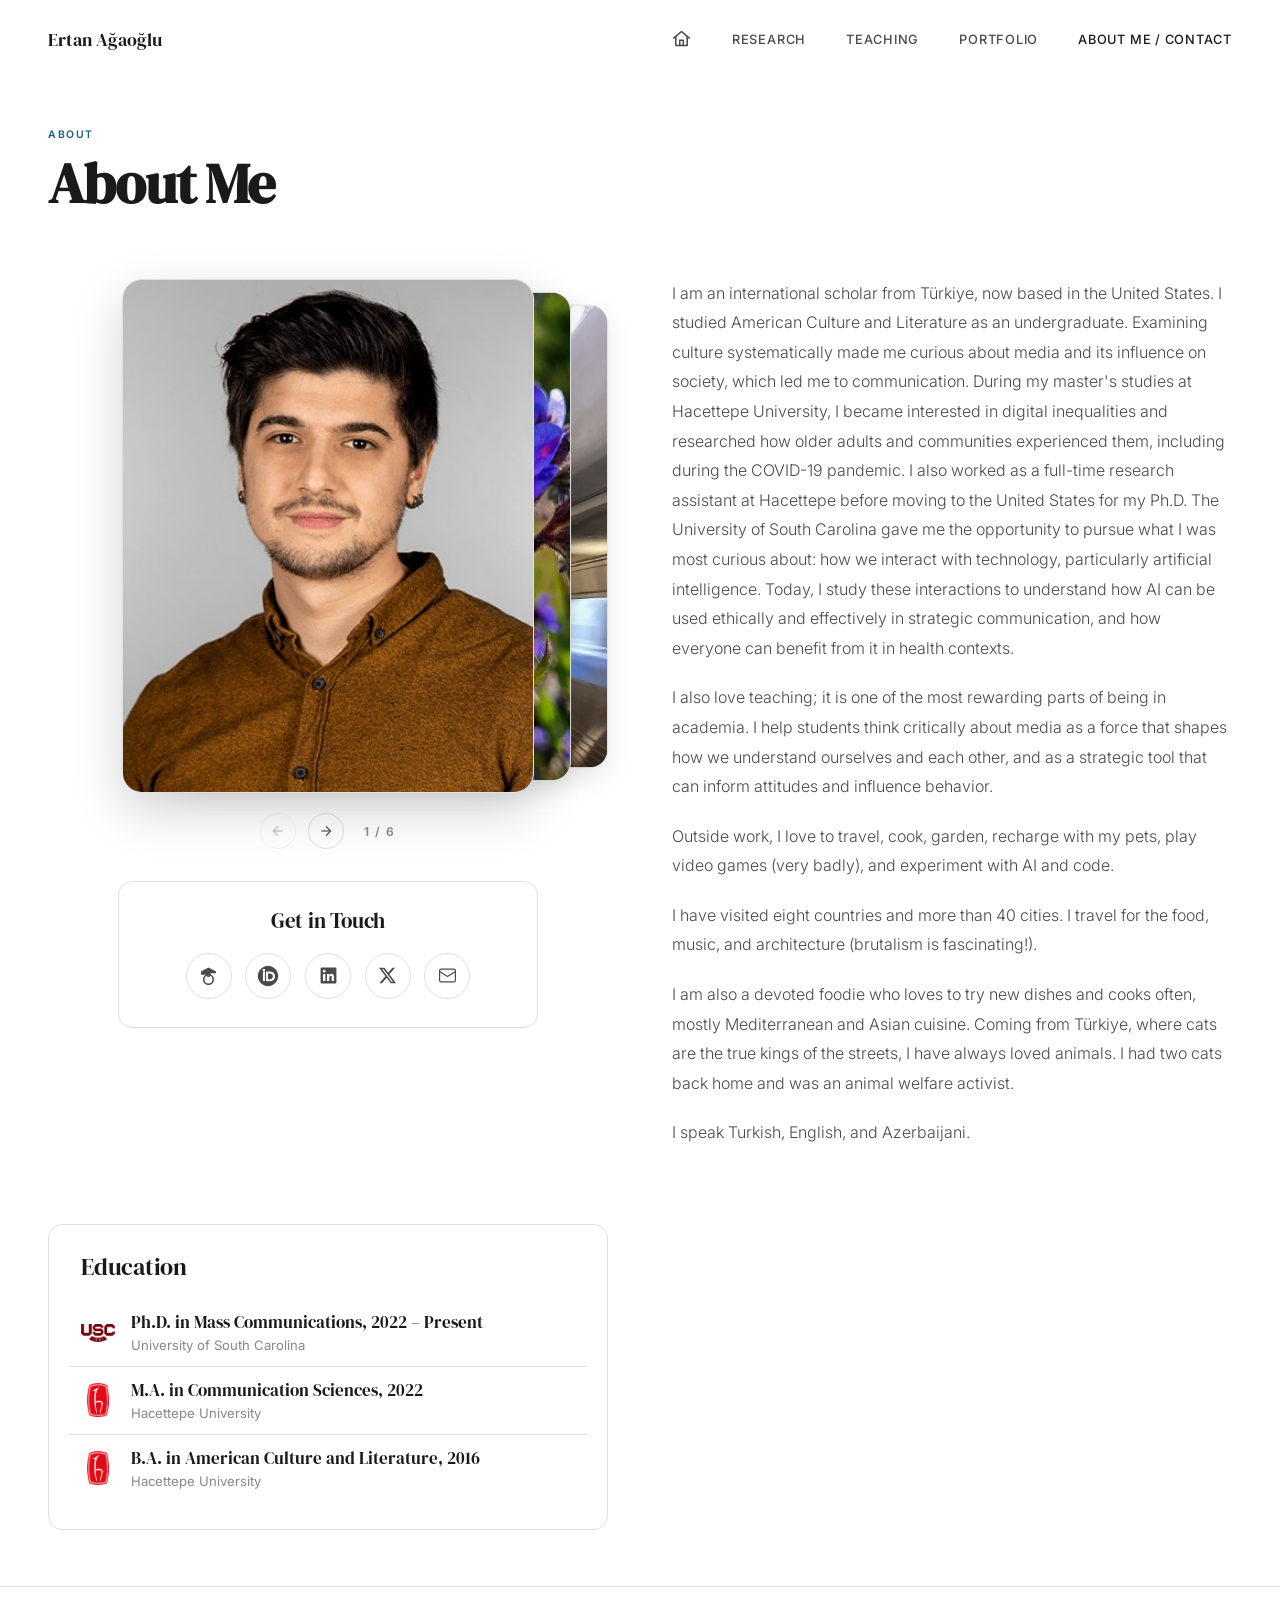
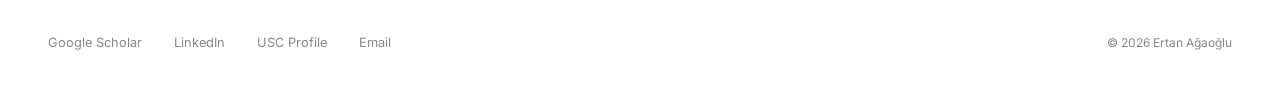
==== commit fe4ca8d5: "Add education card to About page Co-Authored-By: Claude Sonnet 5.5 <noreply@anthropic.com> Claude-Se" ====
--- a/beyond-academia.html
+++ b/beyond-academia.html
@@ -115,6 +115,26 @@
   </div>
 </section>
 
+<section class="section edu-section" style="padding-top:0">
+  <div class="edu-card reveal">
+    <h2>Education</h2>
+    <ul class="edu-list">
+      <li class="edu-item">
+        <span class="edu-logo"><img src="usc-logo.png" alt="University of South Carolina"></span>
+        <span class="edu-text"><span class="edu-degree">Ph.D. in Mass Communications, 2022 &ndash; Present</span><span class="edu-inst">University of South Carolina</span></span>
+      </li>
+      <li class="edu-item">
+        <span class="edu-logo"><img src="hu-logo.png" alt="Hacettepe University"></span>
+        <span class="edu-text"><span class="edu-degree">M.A. in Communication Sciences, 2022</span><span class="edu-inst">Hacettepe University</span></span>
+      </li>
+      <li class="edu-item">
+        <span class="edu-logo"><img src="hu-logo.png" alt="Hacettepe University"></span>
+        <span class="edu-text"><span class="edu-degree">B.A. in American Culture and Literature, 2016</span><span class="edu-inst">Hacettepe University</span></span>
+      </li>
+    </ul>
+  </div>
+</section>
+
 <footer>
   <div class="footer-inner">
     <div class="footer-links">
--- a/style.css
+++ b/style.css
@@ -6,8 +6,8 @@
   --text2:#4a4a4a;
   --muted:#888;
   --border:#e0e0de;
-  --accent:#1a3a5c;
-  --accent2:#2a5a8c;
+  --accent:#156082;
+  --accent2:#156082;
   --serif:'DM Serif Display',Georgia,serif;
   --sans:'Inter',system-ui,sans-serif;
 }
@@ -63,7 +63,7 @@
 .contact-title{font-family:var(--serif);font-size:1.3rem;font-weight:400;letter-spacing:-.01em;margin-bottom:1.1rem;color:var(--text)}
 .contact-card .social-row{margin:0 auto;max-width:none;gap:.85rem}
 .contact-card .social-row a{position:relative;width:46px;height:46px;transition:all .3s,transform .3s}
-.contact-card .social-row a:hover,.contact-card .social-row a:focus-visible{transform:translateY(-4px);box-shadow:0 8px 18px rgba(26,58,92,.22)}
+.contact-card .social-row a:hover,.contact-card .social-row a:focus-visible{transform:translateY(-4px);box-shadow:0 8px 18px rgba(21,96,130,.22)}
 .contact-card .social-row a:focus-visible{outline:2px solid var(--accent2);outline-offset:3px}
 .contact-card .social-row svg{width:19px;height:19px}
 .contact-card .orcid-icon{width:24px;height:24px}
@@ -72,9 +72,23 @@
 @media(max-width:900px){.contact-card{margin-top:1.5rem}.contact-card .social-row{gap:.6rem}.contact-card .social-row a{width:42px;height:42px}}
 @media(prefers-reduced-motion:reduce){.contact-card .social-row a,.contact-card .social-row a::after{transition:none}}
 
+/* Education card */
+.edu-card{max-width:560px;padding:1.75rem 2rem;border:1px solid var(--border);border-radius:14px;background:var(--bg);transition:box-shadow .35s,border-color .35s}
+.edu-card:hover{border-color:#cfcfcc;box-shadow:0 12px 36px rgba(0,0,0,.06)}
+.section .edu-card h2{font-family:var(--serif);font-size:1.5rem;font-weight:400;letter-spacing:-.01em;margin-bottom:1.1rem}
+.edu-list{list-style:none;margin:0;padding:0}
+.edu-item{display:flex;align-items:center;gap:1rem;padding:.8rem .75rem;margin:0 -.75rem;transition:background .25s}
+.edu-item+.edu-item{border-top:1px solid var(--border)}
+.edu-item:hover{background:var(--bg2)}
+.edu-logo{display:flex;align-items:center;justify-content:center;width:34px;height:34px;flex-shrink:0}
+.edu-logo img{display:block;max-width:100%;max-height:100%;width:auto;height:auto}
+.edu-text{display:flex;flex-direction:column;gap:.15rem}
+.edu-degree{font-family:var(--serif);font-size:1.05rem;color:var(--text);line-height:1.35}
+.edu-inst{font-size:.82rem;color:var(--muted)}
+
 /* Buttons */
 .btn-primary{display:inline-block;font-size:.82rem;font-weight:500;letter-spacing:.04em;color:#fff;background:var(--accent);padding:.85rem 2rem;border-radius:6px;text-decoration:none;transition:all .3s}
-.btn-primary:hover{background:#0f2840;box-shadow:0 4px 20px rgba(26,58,92,.2)}
+.btn-primary:hover{background:#0f4a64;box-shadow:0 4px 20px rgba(21,96,130,.2)}
 .btn-outline{display:inline-block;font-size:.82rem;font-weight:500;letter-spacing:.04em;color:var(--text);background:transparent;padding:.85rem 2rem;border-radius:6px;border:1px solid var(--border);text-decoration:none;transition:all .3s}
 .btn-outline:hover{border-color:var(--text);background:var(--bg2)}
 
@@ -104,6 +118,9 @@
 .labs-section .overline,.labs-section h2{max-width:1400px;margin-left:auto;margin-right:auto}
 .labs-section h2{margin-bottom:1.5rem}
 .labs-grid{max-width:1400px;margin:0 auto;display:grid;grid-template-columns:repeat(3,1fr);gap:1.5rem}
+.labs-grid-4{grid-template-columns:repeat(4,1fr);gap:1.25rem}
+.labs-grid-4 .lab-card{padding:1.5rem}
+@media(max-width:1100px) and (min-width:901px){.labs-grid-4{grid-template-columns:repeat(2,1fr)}}
 .lab-card{padding:2rem;border:1px solid var(--border);border-radius:8px;background:var(--bg);transition:box-shadow .3s}
 .lab-card:hover{box-shadow:0 8px 30px rgba(0,0,0,.06)}
 .lab-role{display:block;font-size:.65rem;font-weight:600;letter-spacing:.1em;text-transform:uppercase;color:var(--accent2);margin-bottom:.75rem}
@@ -151,7 +168,7 @@
 .page-header p{font-size:1.1rem;color:var(--text2);margin-top:1rem;max-width:600px;font-weight:300;line-height:1.8}
 
 /* Pub page types */
-.pub-type{display:inline-block;font-size:.6rem;font-weight:600;text-transform:uppercase;letter-spacing:.08em;color:var(--accent2);background:rgba(42,90,140,.06);padding:3px 8px;border-radius:4px;margin-right:.5rem}
+.pub-type{display:inline-block;font-size:.6rem;font-weight:600;text-transform:uppercase;letter-spacing:.08em;color:var(--accent2);background:rgba(21,96,130,.06);padding:3px 8px;border-radius:4px;margin-right:.5rem}
 .pub-card{padding:1.5rem 0;border-bottom:1px solid var(--border)}
 .pub-card .pub-title{font-size:.95rem;font-weight:400;line-height:1.6;margin-bottom:.25rem}
 .pub-card .pub-authors{font-size:.82rem;color:var(--muted);margin-top:.25rem}
@@ -164,6 +181,10 @@
 .course-code{font-size:.65rem;font-weight:600;color:var(--accent2);letter-spacing:.08em;text-transform:uppercase;margin-bottom:.35rem}
 .course-name{font-family:var(--serif);font-size:1.05rem;font-weight:400}
 .course-detail{font-size:.82rem;color:var(--muted);margin-top:.35rem}
+.usc-mark{display:inline-block;height:1.15em;width:auto;vertical-align:-.22em;margin-right:.35rem}
+.hu-mark{height:1.3em;vertical-align:-.3em}
+.ta-note .usc-mark{height:1.6em;vertical-align:-.45em}
+.ta-note .hu-mark{height:1.7em}
 
 /* Awards */
 .awards-list{display:flex;flex-direction:column}
@@ -209,7 +230,7 @@
 .principles span{font-family:var(--sans);font-size:.65rem;font-weight:600;letter-spacing:.14em;color:var(--accent2)}
 .philosophy-text p{font-size:1.05rem;line-height:1.8;font-weight:400;color:var(--text);margin-bottom:1.1rem}
 .philosophy-text p:last-child{margin-bottom:0}
-.philosophy strong{font-weight:600;background:linear-gradient(transparent 58%,rgba(42,90,140,.2) 58%);padding:0 .1em}
+.philosophy strong{font-weight:600;background:linear-gradient(transparent 58%,rgba(21,96,130,.2) 58%);padding:0 .1em}
 .teaching-split .sub-title{font-family:var(--serif);font-size:1.4rem;font-weight:400;letter-spacing:-.01em;margin-bottom:1rem;color:var(--text)}
 @media(max-width:900px){.philosophy-band{padding:2.5rem 1.5rem}.philosophy{grid-template-columns:1fr;gap:1.75rem}}
 
@@ -223,7 +244,7 @@
 .quote figcaption{position:relative;font-size:.72rem;font-weight:600;letter-spacing:.12em;text-transform:uppercase;color:var(--accent2);margin-top:1.25rem}
 
 .coming-soon{display:flex;align-items:center;gap:1.25rem;max-width:880px;padding:1.75rem 2rem;border:1px dashed var(--border);border-radius:8px;background:var(--bg2)}
-.coming-pill{flex-shrink:0;font-size:.65rem;font-weight:600;letter-spacing:.12em;text-transform:uppercase;color:var(--accent2);background:rgba(42,90,140,.08);padding:.4rem .8rem;border-radius:999px}
+.coming-pill{flex-shrink:0;font-size:.65rem;font-weight:600;letter-spacing:.12em;text-transform:uppercase;color:var(--accent2);background:rgba(21,96,130,.08);padding:.4rem .8rem;border-radius:999px}
 .coming-soon p{font-size:.95rem;color:var(--text2);font-weight:300}
 
 /* Chatbots card and lightbox */
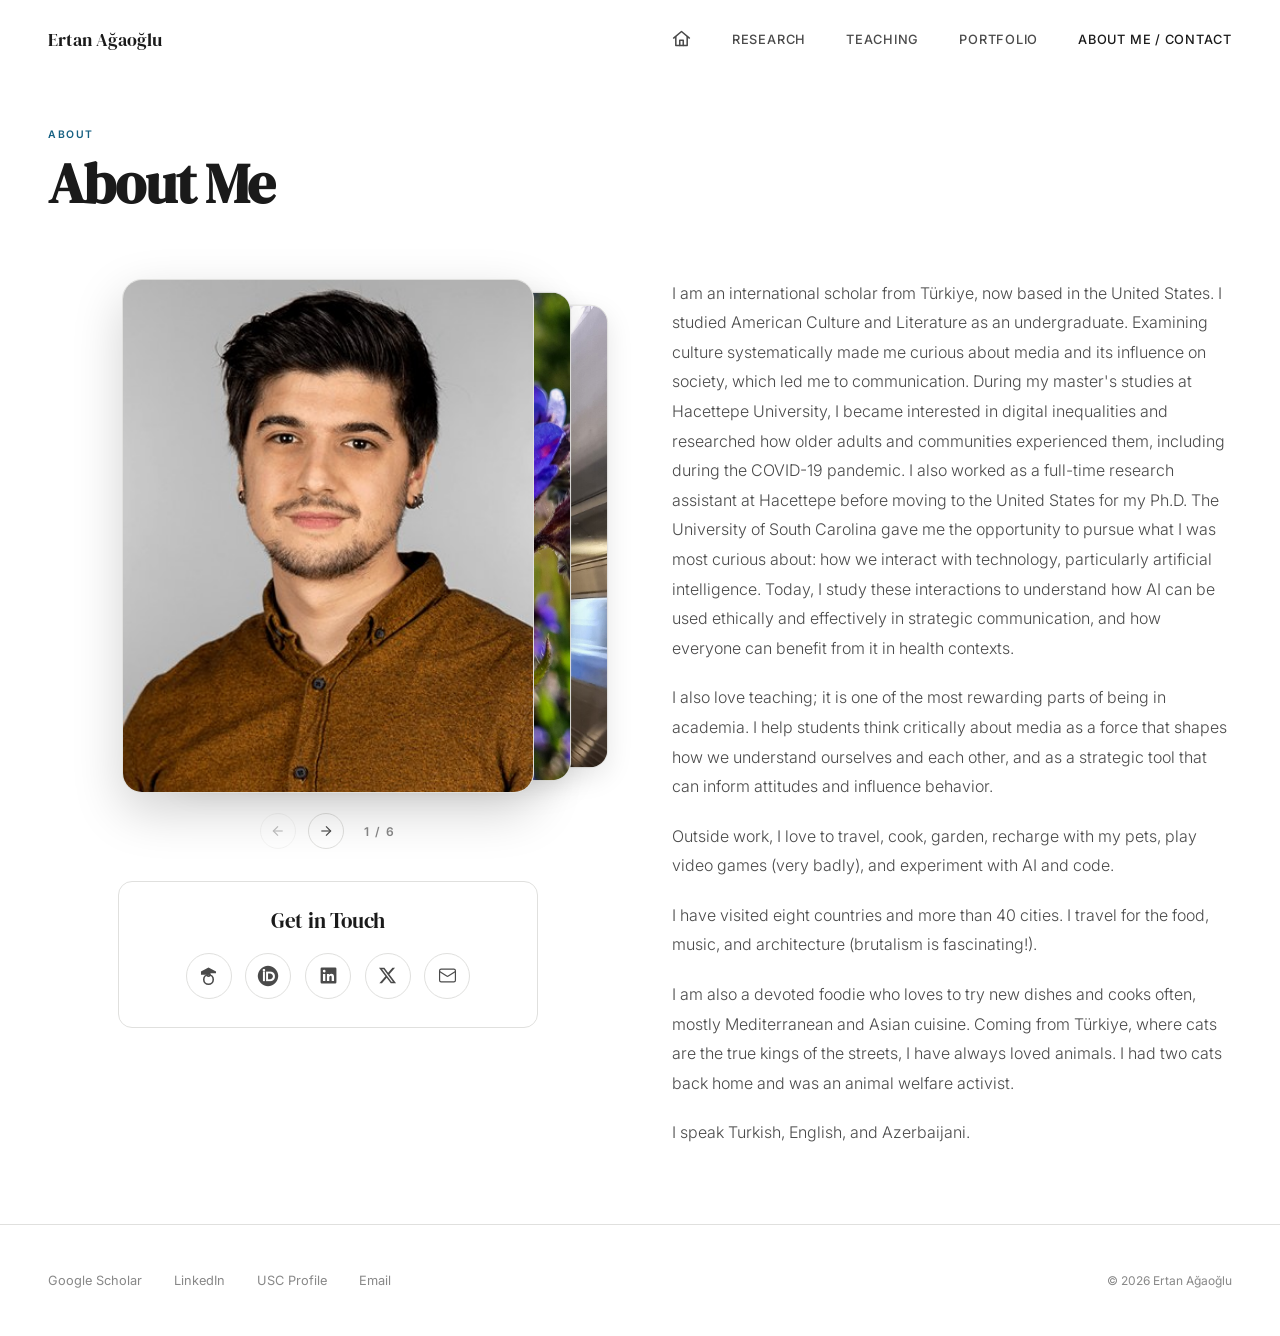
==== commit 2895b751: "Move education card to home page About section in a horizontal layout Co-Authored-By: Claude Sonnet " ====
--- a/beyond-academia.html
+++ b/beyond-academia.html
@@ -115,26 +115,6 @@
   </div>
 </section>
 
-<section class="section edu-section" style="padding-top:0">
-  <div class="edu-card reveal">
-    <h2>Education</h2>
-    <ul class="edu-list">
-      <li class="edu-item">
-        <span class="edu-logo"><img src="usc-logo.png" alt="University of South Carolina"></span>
-        <span class="edu-text"><span class="edu-degree">Ph.D. in Mass Communications, 2022 &ndash; Present</span><span class="edu-inst">University of South Carolina</span></span>
-      </li>
-      <li class="edu-item">
-        <span class="edu-logo"><img src="hu-logo.png" alt="Hacettepe University"></span>
-        <span class="edu-text"><span class="edu-degree">M.A. in Communication Sciences, 2022</span><span class="edu-inst">Hacettepe University</span></span>
-      </li>
-      <li class="edu-item">
-        <span class="edu-logo"><img src="hu-logo.png" alt="Hacettepe University"></span>
-        <span class="edu-text"><span class="edu-degree">B.A. in American Culture and Literature, 2016</span><span class="edu-inst">Hacettepe University</span></span>
-      </li>
-    </ul>
-  </div>
-</section>
-
 <footer>
   <div class="footer-inner">
     <div class="footer-links">
--- a/style.css
+++ b/style.css
@@ -77,6 +77,12 @@
 .edu-card:hover{border-color:#cfcfcc;box-shadow:0 12px 36px rgba(0,0,0,.06)}
 .section .edu-card h2{font-family:var(--serif);font-size:1.5rem;font-weight:400;letter-spacing:-.01em;margin-bottom:1.1rem}
 .edu-list{list-style:none;margin:0;padding:0}
+.edu-wide{max-width:none}
+.edu-wide .edu-list{display:grid;grid-template-columns:repeat(auto-fit,minmax(240px,1fr));gap:0}
+.edu-wide .edu-item{margin:0;padding:1rem 1.25rem;border-radius:8px}
+.edu-wide .edu-item+.edu-item{border-top:none;border-left:1px solid var(--border);border-radius:0 8px 8px 0}
+.edu-wide .edu-item:first-child{padding-left:.75rem}
+@media(max-width:900px){.edu-wide .edu-item+.edu-item{border-left:none;border-top:1px solid var(--border);border-radius:0}}
 .edu-item{display:flex;align-items:center;gap:1rem;padding:.8rem .75rem;margin:0 -.75rem;transition:background .25s}
 .edu-item+.edu-item{border-top:1px solid var(--border)}
 .edu-item:hover{background:var(--bg2)}
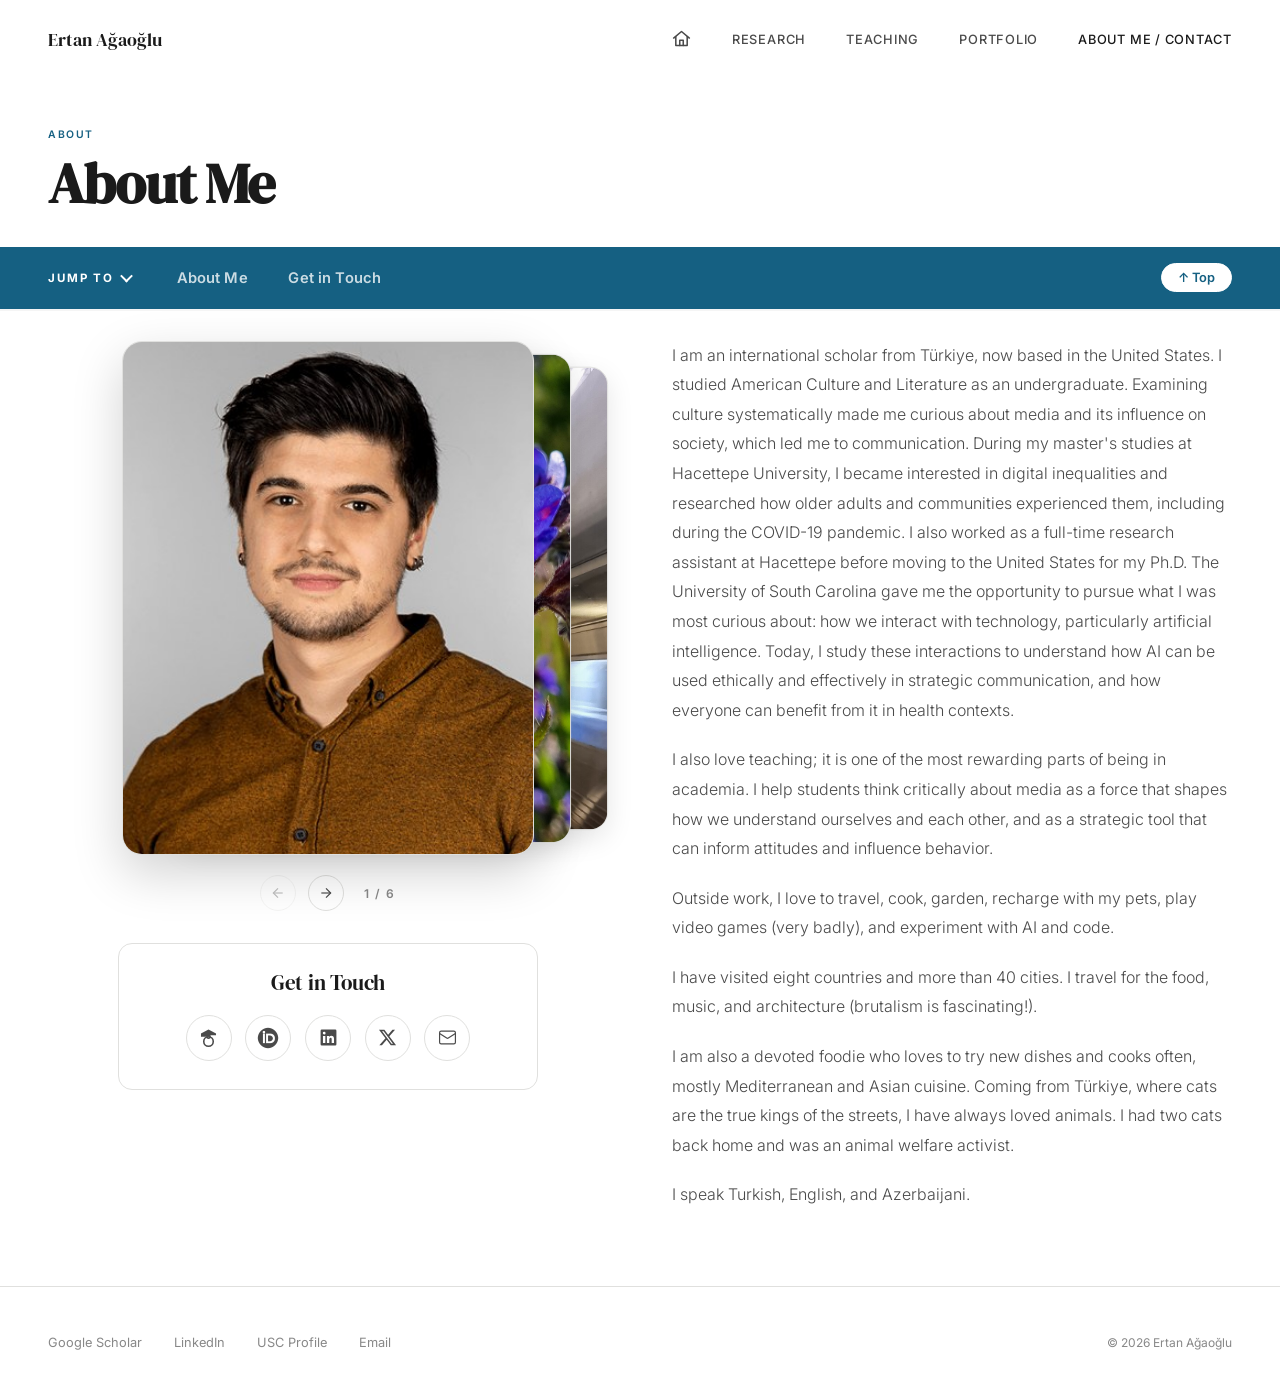
==== commit 05c8b23a: "Restyle jump-to bar and add it to every page Co-Authored-By: Claude Sonnet 5.5 <noreply@anthropic.co" ====
--- a/beyond-academia.html
+++ b/beyond-academia.html
@@ -65,7 +65,20 @@
   <h1>About Me</h1>
 </div>
 
-<section class="section" style="padding-top:2rem">
+<div class="subnav" aria-label="Jump to a section">
+  <div class="subnav-inner">
+    <span class="subnav-label">Jump to</span>
+    <ul class="subnav-links">
+      <li><a href="#about-me">About Me</a></li>
+      <li><a href="#get-in-touch">Get in Touch</a></li>
+      <li class="subnav-indicator" aria-hidden="true"></li>
+    </ul>
+    <button type="button" class="subnav-top" aria-label="Back to top">&uarr; Top</button>
+  </div>
+  <div class="subnav-progress" aria-hidden="true"></div>
+</div>
+
+<section class="section" id="about-me" style="padding-top:2rem">
   <div class="two-col">
     <div class="col-left reveal">
       <div class="photo-stack" id="photoStack" tabindex="0" role="group" aria-roledescription="carousel" aria-label="Personal photos">
@@ -83,7 +96,7 @@
           <span class="stack-count" aria-live="polite"></span>
         </div>
       </div>
-      <div class="contact-card">
+      <div class="contact-card" id="get-in-touch">
         <h3 class="contact-title">Get in Touch</h3>
         <div class="social-row" aria-label="Social links">
         <a href="https://scholar.google.com/citations?user=BY0EhgkAAAAJ&hl=en" target="_blank" rel="noopener noreferrer" aria-label="Google Scholar" data-label="Google Scholar">
@@ -180,5 +193,6 @@
   render();
 })();
 </script>
+<script src="subnav.js" defer></script>
 </body>
 </html>
--- a/style.css
+++ b/style.css
@@ -77,12 +77,19 @@
 .edu-card:hover{border-color:#cfcfcc;box-shadow:0 12px 36px rgba(0,0,0,.06)}
 .section .edu-card h2{font-family:var(--serif);font-size:1.5rem;font-weight:400;letter-spacing:-.01em;margin-bottom:1.1rem}
 .edu-list{list-style:none;margin:0;padding:0}
-.edu-wide{max-width:none}
+.edu-section{margin-top:1rem}
+.edu-wide{max-width:none;padding:0;border:none;border-top:1px solid var(--border);border-radius:0;background:var(--bg);box-shadow:none}
+.edu-wide:hover{box-shadow:none;border-color:var(--border)}
+.edu-wide .edu-list{max-width:1400px;margin:0 auto;padding:0 3rem}
 .edu-wide .edu-list{display:grid;grid-template-columns:repeat(auto-fit,minmax(240px,1fr));gap:0}
-.edu-wide .edu-item{margin:0;padding:1rem 1.25rem;border-radius:8px}
-.edu-wide .edu-item+.edu-item{border-top:none;border-left:1px solid var(--border);border-radius:0 8px 8px 0}
-.edu-wide .edu-item:first-child{padding-left:.75rem}
-@media(max-width:900px){.edu-wide .edu-item+.edu-item{border-left:none;border-top:1px solid var(--border);border-radius:0}}
+@media(min-width:1101px){.edu-wide .edu-list{grid-template-columns:1fr 1.06fr 1fr 1.25fr}}
+.edu-wide .edu-item{margin:0;padding:1.6rem 1.1rem;border-radius:0;align-items:flex-start;gap:.85rem}
+.edu-wide .edu-logo{margin-top:.1rem}
+.edu-wide .edu-degree{font-size:1rem}
+.edu-wide .edu-item+.edu-item{border-top:none;border-left:1px solid var(--border)}
+.edu-wide .edu-item:first-child{padding-left:0}
+.edu-wide .edu-item:first-child:hover{box-shadow:-3rem 0 0 var(--bg2)}
+@media(max-width:900px){.edu-wide .edu-list{padding:0 1.5rem}.edu-wide .edu-item{padding:1.1rem 0}.edu-wide .edu-item:first-child:hover{box-shadow:-1.5rem 0 0 var(--bg2),1.5rem 0 0 var(--bg2)}.edu-wide .edu-item+.edu-item{border-left:none;border-top:1px solid var(--border)}}
 .edu-item{display:flex;align-items:center;gap:1rem;padding:.8rem .75rem;margin:0 -.75rem;transition:background .25s}
 .edu-item+.edu-item{border-top:1px solid var(--border)}
 .edu-item:hover{background:var(--bg2)}
@@ -90,6 +97,7 @@
 .edu-logo img{display:block;max-width:100%;max-height:100%;width:auto;height:auto}
 .edu-text{display:flex;flex-direction:column;gap:.15rem}
 .edu-degree{font-family:var(--serif);font-size:1.05rem;color:var(--text);line-height:1.35}
+.edu-year{font-size:.8rem;font-weight:600;letter-spacing:.04em;color:var(--accent2)}
 .edu-inst{font-size:.82rem;color:var(--muted)}
 
 /* Buttons */
@@ -125,10 +133,17 @@
 .labs-section h2{margin-bottom:1.5rem}
 .labs-grid{max-width:1400px;margin:0 auto;display:grid;grid-template-columns:repeat(3,1fr);gap:1.5rem}
 .labs-grid-4{grid-template-columns:repeat(4,1fr);gap:1.25rem}
-.labs-grid-4 .lab-card{padding:1.5rem}
+.labs-grid-4 .lab-card{padding:1.5rem 1.5rem 3rem}
 @media(max-width:1100px) and (min-width:901px){.labs-grid-4{grid-template-columns:repeat(2,1fr)}}
 .lab-card{padding:2rem;border:1px solid var(--border);border-radius:8px;background:var(--bg);transition:box-shadow .3s}
 .lab-card:hover{box-shadow:0 8px 30px rgba(0,0,0,.06)}
+.lab-card{position:relative}
+.lab-logo{position:absolute;right:1rem;bottom:.8rem;display:flex;align-items:center;filter:grayscale(1);opacity:.4;transition:filter .35s,opacity .35s}
+.lab-logo img{display:block;height:17px;width:auto}
+.lab-logo img.hu{height:22px}
+.lab-logo::after{content:attr(data-label);position:absolute;right:0;bottom:calc(100% + 8px);padding:.3rem .6rem;border-radius:6px;background:var(--text);color:#fff;font-size:.7rem;font-weight:500;letter-spacing:.03em;white-space:nowrap;opacity:0;transform:translateY(4px);pointer-events:none;transition:opacity .25s,transform .25s}
+.lab-card:hover .lab-logo,.lab-logo:hover{filter:none;opacity:1}
+.lab-logo:hover::after{opacity:1;transform:none}
 .lab-role{display:block;font-size:.65rem;font-weight:600;letter-spacing:.1em;text-transform:uppercase;color:var(--accent2);margin-bottom:.75rem}
 .lab-card h3{font-family:var(--serif);font-size:1.15rem;margin-bottom:.75rem;font-weight:400}
 .lab-card p{font-size:.85rem;color:var(--text2);line-height:1.7}
@@ -268,6 +283,8 @@
 .shot-bar i{width:8px;height:8px;border-radius:50%;background:#d9d9d6}
 .shot-bar em{margin-left:auto;font-style:normal;font-size:.68rem;font-weight:600;letter-spacing:.08em;text-transform:uppercase;color:var(--accent2);opacity:.75;transition:opacity .3s}
 .shot:hover .shot-bar em{opacity:1}
+.shot-view{height:210px}
+.shot-set .shot.wide .shot-view{height:170px}
 .shot-view{position:relative;display:block;height:220px;overflow:hidden}
 .shot-view::after{content:'';position:absolute;left:0;right:0;bottom:0;height:70px;background:linear-gradient(to top,#fff,rgba(255,255,255,0))}
 .shot-view.no-fade::after{display:none}
@@ -292,6 +309,26 @@
 @media(max-width:900px){.lb{padding:4rem 1rem 4rem}.lb-prev{left:.5rem}.lb-next{right:.5rem}}
 @media(prefers-reduced-motion:reduce){.lb,.lb-img,.lb-cap,.shot,.shot-view img{transition:none}}
 
+/* Health Bot stack */
+.hb-stack{width:100%;max-width:540px;margin:0 auto;outline:none}
+.hb-viewport{position:relative;width:100%;aspect-ratio:1.7/1;touch-action:pan-y;user-select:none;-webkit-user-select:none}
+.hb-page{position:absolute;top:0;left:0;right:0;margin:0 auto;width:calc(100%/1.4);aspect-ratio:5/4.1;display:flex;flex-direction:column;padding:0;text-align:left;border:1px solid var(--border);border-radius:10px;overflow:hidden;background:#fff;box-shadow:0 8px 24px rgba(0,0,0,.08);transform:translateX(calc(var(--o,0)*14%)) scale(calc(1 - var(--a,0)*.06));transition:transform .6s cubic-bezier(.4,0,.2,1),opacity .6s ease,box-shadow .6s ease;cursor:pointer}
+.hb-page .shot-view{flex:1;min-height:0;height:auto}
+.hb-page.is-active{cursor:zoom-in;box-shadow:0 18px 46px rgba(0,0,0,.16)}
+.hb-page.is-far{opacity:0;pointer-events:none}
+.hb-page:not(.is-active) .shot-view::after{display:none}
+.hb-page:not(.is-active) .shot-bar em{opacity:0}
+.hb-page:focus-visible{outline:2px solid var(--accent2);outline-offset:3px}
+.hb-controls{display:flex;align-items:center;justify-content:center;gap:.75rem;margin-top:1.25rem}
+.stack-btn{display:flex;align-items:center;justify-content:center;width:34px;height:34px;border-radius:50%;border:1px solid var(--border);background:var(--bg);cursor:pointer;transition:all .3s}
+.stack-btn svg{width:15px;height:15px;stroke:var(--text2);stroke-width:1.75;fill:none;transition:stroke .3s}
+.stack-btn:hover:not(:disabled){border-color:var(--accent);background:var(--accent)}
+.stack-btn:hover:not(:disabled) svg{stroke:var(--bg)}
+.stack-btn:disabled{opacity:.35;cursor:default}
+.stack-btn:focus-visible{outline:2px solid var(--accent2);outline-offset:3px}
+.stack-count{margin-left:.5rem;font-size:.72rem;font-weight:600;letter-spacing:.12em;color:var(--muted)}
+@media(prefers-reduced-motion:reduce){.hb-page{transition:none}}
+
 /* See More */
 .see-more-btn{display:inline-block;margin-top:1.5rem;font-size:.82rem;font-weight:500;color:var(--accent2);background:none;border:1px solid var(--border);padding:.6rem 1.5rem;border-radius:6px;cursor:pointer;transition:all .3s;letter-spacing:.04em}
 .see-more-btn:hover{border-color:var(--text);color:var(--text)}
@@ -304,25 +341,72 @@
 .ta-note{font-size:.72rem;color:var(--muted);margin-top:1rem}
 
 /* Sticky jump-to nav */
-.subnav{position:sticky;top:80px;z-index:90;background:rgba(255,255,255,.92);backdrop-filter:blur(16px);-webkit-backdrop-filter:blur(16px);border-bottom:1px solid var(--border);transition:box-shadow .3s}
-.subnav.is-stuck{box-shadow:0 6px 24px rgba(0,0,0,.06)}
-.subnav-inner{max-width:1400px;margin:0 auto;padding:0 3rem;display:flex;align-items:center;gap:1.5rem;height:52px}
-.subnav-label{font-size:.65rem;font-weight:600;letter-spacing:.15em;text-transform:uppercase;color:var(--muted);flex-shrink:0}
-.subnav-links{position:relative;display:flex;gap:.25rem;list-style:none;margin:0;padding:0;height:100%;align-items:stretch;flex:1;overflow-x:auto;scrollbar-width:none}
+.subnav{position:sticky;top:80px;z-index:90;background:var(--accent);box-shadow:0 2px 0 rgba(0,0,0,.04);transition:box-shadow .3s}
+.subnav.is-stuck{box-shadow:0 10px 28px rgba(21,96,130,.28)}
+.subnav-inner{max-width:1400px;margin:0 auto;padding:0 3rem;display:flex;align-items:center;gap:1.75rem;height:62px}
+.subnav-label{display:inline-flex;align-items:center;gap:.5rem;font-size:.72rem;font-weight:700;letter-spacing:.16em;text-transform:uppercase;color:#fff;flex-shrink:0}
+.subnav-label::after{content:'';width:7px;height:7px;border-right:2px solid #fff;border-bottom:2px solid #fff;transform:rotate(45deg) translate(-1px,-1px);animation:sn-bob 1.6s ease-in-out infinite}
+@keyframes sn-bob{0%,100%{transform:rotate(45deg) translate(-1px,-1px)}50%{transform:rotate(45deg) translate(2px,2px)}}
+.subnav-links{position:relative;display:flex;gap:.35rem;list-style:none;margin:0;padding:0;height:100%;align-items:stretch;flex:1;overflow-x:auto;scrollbar-width:none}
 .subnav-links::-webkit-scrollbar{display:none}
-.subnav-links li:not(.subnav-indicator){display:flex}
-.subnav-links a{display:flex;align-items:center;padding:0 .9rem;font-size:.78rem;font-weight:500;color:var(--text2);text-decoration:none;white-space:nowrap;transition:color .25s}
-.subnav-links a:hover{color:var(--text)}
-.subnav-links a[aria-current="true"]{color:var(--accent);font-weight:600}
-.subnav-links a:focus-visible,.subnav-top:focus-visible{outline:2px solid var(--accent2);outline-offset:-4px;border-radius:4px}
-.subnav-indicator{position:absolute;left:0;bottom:0;height:3px;width:0;background:var(--accent);border-radius:3px 3px 0 0;opacity:0;pointer-events:none;transition:transform .45s cubic-bezier(.4,0,.2,1),width .45s cubic-bezier(.4,0,.2,1),opacity .3s}
-.subnav-top{flex-shrink:0;font:inherit;font-size:.75rem;font-weight:500;color:var(--accent2);background:none;border:1px solid var(--border);border-radius:999px;padding:.35rem .9rem;cursor:pointer;opacity:0;transform:translateY(4px);pointer-events:none;transition:opacity .3s,transform .3s,border-color .2s}
+.subnav-links li:not(.subnav-indicator){display:flex;animation:sn-in .55s cubic-bezier(.2,.8,.2,1) backwards}
+.subnav-links li:nth-child(1){animation-delay:.05s}.subnav-links li:nth-child(2){animation-delay:.1s}.subnav-links li:nth-child(3){animation-delay:.15s}.subnav-links li:nth-child(4){animation-delay:.2s}.subnav-links li:nth-child(5){animation-delay:.25s}.subnav-links li:nth-child(6){animation-delay:.3s}.subnav-links li:nth-child(7){animation-delay:.35s}
+@keyframes sn-in{from{opacity:0;transform:translateY(8px)}to{opacity:1;transform:none}}
+.subnav-links a{position:relative;display:flex;align-items:center;padding:0 1.1rem;font-size:.92rem;font-weight:600;color:rgba(255,255,255,.78);text-decoration:none;white-space:nowrap;letter-spacing:.01em;transition:color .25s,background .25s}
+.subnav-links a:hover{color:#fff;background:rgba(255,255,255,.1)}
+.subnav-links a[aria-current="true"]{color:#fff;font-weight:700;background:rgba(255,255,255,.14)}
+.subnav-links a:focus-visible,.subnav-top:focus-visible{outline:2px solid #fff;outline-offset:-4px;border-radius:4px}
+.subnav-indicator{position:absolute;left:0;bottom:0;height:4px;width:0;background:#fff;border-radius:4px 4px 0 0;opacity:0;pointer-events:none;transition:transform .45s cubic-bezier(.4,0,.2,1),width .45s cubic-bezier(.4,0,.2,1),opacity .3s}
+.subnav-top{flex-shrink:0;font:inherit;font-size:.8rem;font-weight:600;color:var(--accent);background:#fff;border:1px solid #fff;border-radius:999px;padding:.4rem 1rem;cursor:pointer;opacity:0;transform:translateY(4px);pointer-events:none;transition:opacity .3s,transform .3s,box-shadow .2s}
 .subnav.is-stuck .subnav-top{opacity:1;transform:none;pointer-events:auto}
-.subnav-top:hover{border-color:var(--text);color:var(--text)}
-.subnav-progress{position:absolute;left:0;right:0;bottom:-1px;height:2px;background:var(--accent2);transform:scaleX(0);transform-origin:left;opacity:.35;will-change:transform}
-section[id],.app-card[id]{scroll-margin-top:136px}
-@media(max-width:900px){.subnav-inner{padding:0 1rem;gap:.75rem}.subnav-label{display:none}.subnav-top{display:none}.subnav-links a{padding:0 .7rem}}
-@media(prefers-reduced-motion:reduce){.subnav-indicator,.subnav-top,.subnav{transition:none}}
+.subnav-top:hover{box-shadow:0 4px 14px rgba(0,0,0,.2);transform:translateY(-1px)}
+.subnav-progress{position:absolute;left:0;right:0;bottom:0;height:3px;background:rgba(255,255,255,.35);transform:scaleX(0);transform-origin:left;will-change:transform}
+section[id],.app-card[id],.contact-card[id]{scroll-margin-top:150px}
+@media(max-width:900px){.subnav-inner{padding:0 1rem;gap:.75rem;height:56px}.subnav-label{display:none}.subnav-top{display:none}.subnav-links a{padding:0 .85rem;font-size:.86rem}}
+@media(prefers-reduced-motion:reduce){.subnav-indicator,.subnav-top,.subnav,.subnav-links a{transition:none}.subnav-label::after,.subnav-links li{animation:none}}
+
+/* Skills */
+.skill-tabs{display:flex;flex-wrap:wrap;gap:.45rem;margin-bottom:1.1rem}
+.skill-tab{display:inline-flex;align-items:center;gap:.4rem;font:inherit;font-size:.72rem;font-weight:500;color:var(--text2);background:transparent;border:1px solid transparent;border-radius:999px;padding:.3rem .75rem;cursor:pointer;transition:all .25s}
+.skill-tab span{font-size:.62rem;font-weight:600;color:var(--muted);transition:color .25s}
+.skill-tab:hover{color:var(--text);border-color:var(--border)}
+.skill-tab.is-active{background:var(--accent);border-color:var(--accent);color:#fff}
+.skill-tab.is-active span{color:rgba(255,255,255,.75)}
+.skill-tab:focus-visible{outline:2px solid var(--accent2);outline-offset:3px}
+.skill-grid{list-style:none;margin:0;padding:0;display:flex;flex-wrap:wrap;gap:.5rem}
+.skill{display:inline-flex;align-items:center;padding:.3rem .8rem;border:1px solid var(--border);border-radius:999px;background:#fff;transition:opacity .35s,transform .35s,border-color .25s,background .25s,filter .35s}
+.skill:hover{border-color:var(--accent2);background:#fff;transform:translateY(-1px)}
+.skill-mark,.skill-cat{display:none}
+.skill-text{display:flex;min-width:0}
+.skill-name{font-family:var(--sans);font-size:.8rem;font-weight:500;color:var(--text);line-height:1.3;overflow-wrap:anywhere}
+.skill.is-dim{opacity:.22;transform:scale(.97);filter:grayscale(1);pointer-events:none}
+@media(prefers-reduced-motion:reduce){.skill,.skill-tab{transition:none}.skill:hover{transform:none}}
+
+/* Skills strip */
+.skills-strip{background:var(--bg2);border-bottom:1px solid var(--border)}
+.skills-strip .strip-pill{background:#fff;border-color:var(--border)}
+.skills-strip .skill{background:#fff;border-color:var(--border)}
+.strip-bar{max-width:1400px;margin:0 auto;padding:1.5rem 3rem;min-height:110px;display:flex;align-items:center;gap:2rem}
+.strip-title{font-family:var(--serif);font-size:1.6rem;font-weight:400;letter-spacing:-.01em;color:var(--text);flex-shrink:0}
+.strip-pills{list-style:none;margin:0;padding:0;display:flex;flex-wrap:wrap;gap:.6rem}
+.strip-pill{display:inline-flex;align-items:center;gap:.6rem;padding:.45rem 1.1rem .45rem .45rem;border:1px solid var(--border);border-radius:999px;font-size:.95rem;font-weight:500;color:var(--text)}
+.strip-mark{display:flex;align-items:center;justify-content:center;width:30px;height:30px;border-radius:50%;background:rgba(21,96,130,.1);color:var(--accent);font-size:.68rem;font-weight:600}
+.strip-more{display:inline-flex;align-items:center;gap:.4rem;font:inherit;font-size:.9rem;font-weight:500;color:#fff;background:var(--accent);border:1px solid var(--accent);border-radius:999px;padding:.65rem 1.3rem;cursor:pointer;transition:background .25s,box-shadow .25s,transform .25s;flex-shrink:0;animation:strip-pulse 2.6s ease-in-out infinite}
+.strip-more:hover{background:#0f4a64;border-color:#0f4a64;animation:none;box-shadow:0 6px 18px rgba(21,96,130,.3);transform:translateY(-1px)}
+.strip-more:focus-visible{outline:2px solid var(--accent2);outline-offset:3px}
+.strip-more[aria-expanded="true"]{animation:none}
+.strip-more-count{font-size:.68rem;font-weight:600;color:rgba(255,255,255,.75)}
+@keyframes strip-pulse{0%,100%{box-shadow:0 0 0 0 rgba(21,96,130,.35)}50%{box-shadow:0 0 0 9px rgba(21,96,130,0)}}
+.strip-more svg{width:14px;height:14px;stroke:currentColor;stroke-width:2;fill:none;stroke-linecap:round;stroke-linejoin:round;transition:transform .35s}
+.strip-more[aria-expanded="true"] svg{transform:rotate(180deg)}
+.strip-more[aria-expanded="true"] .strip-more-count{display:none}
+.strip-panel{display:grid;grid-template-rows:0fr;transition:grid-template-rows .5s cubic-bezier(.4,0,.2,1)}
+.strip-panel.is-open{grid-template-rows:1fr}
+.strip-panel-clip{overflow:hidden;min-height:0}
+.strip-panel-inner{max-width:1400px;margin:0 auto;padding:.5rem 3rem 2.5rem;opacity:0;transform:translateY(-8px);transition:opacity .4s ease,transform .4s ease}
+.strip-panel.is-open .strip-panel-inner{opacity:1;transform:none;transition-delay:.1s}
+@media(max-width:900px){.strip-bar{padding:1.25rem 1.5rem;flex-wrap:wrap;gap:1rem}.strip-pills{flex-basis:100%;order:3}.strip-more{margin-left:0}.strip-panel-inner{padding:.5rem 1.5rem 2rem}}
+@media(prefers-reduced-motion:reduce){.strip-panel,.strip-panel-inner,.strip-more svg{transition:none}.strip-more{animation:none}}
 
 /* Scroll Reveal */
 .reveal{opacity:0;transform:translateY(30px);transition:opacity .7s cubic-bezier(.4,0,.2,1),transform .7s cubic-bezier(.4,0,.2,1)}
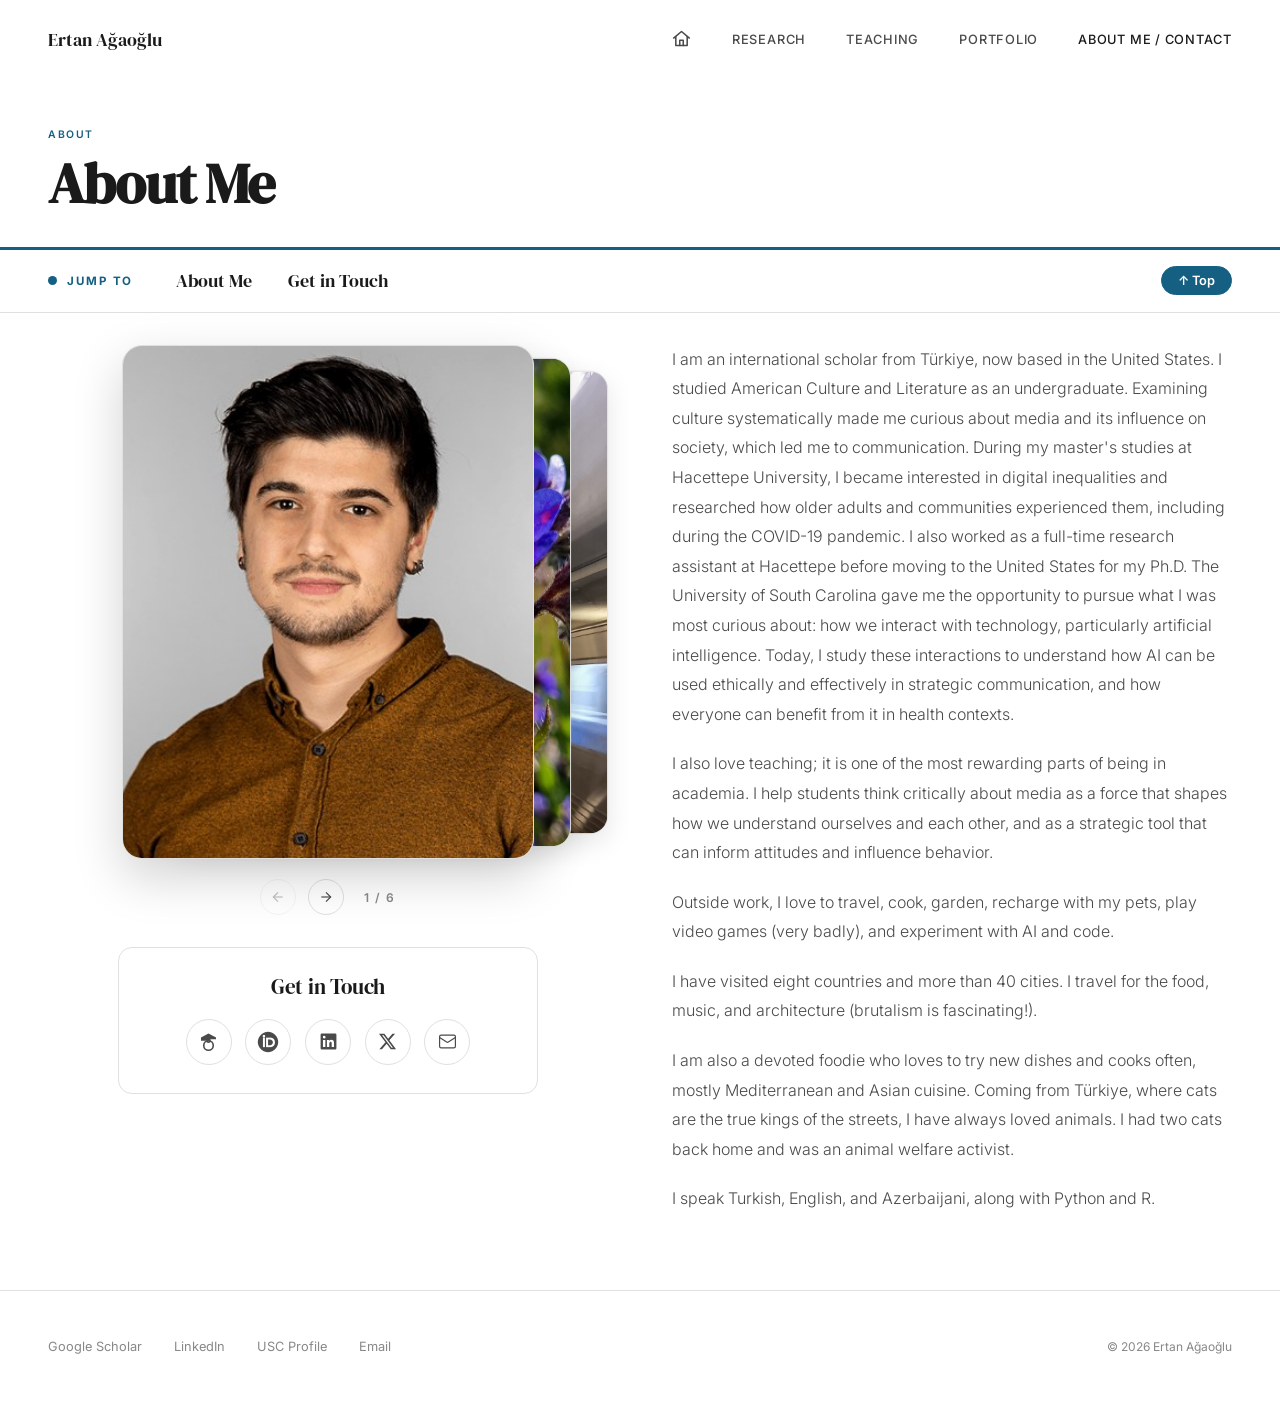
==== commit 04ef99ef: "Add Python and R to languages on About page Co-Authored-By: Claude Opus 5.5 <noreply@anthropic.com> " ====
--- a/beyond-academia.html
+++ b/beyond-academia.html
@@ -123,7 +123,7 @@
       <p>Outside work, I love to travel, cook, garden, recharge with my pets, play video games (very badly), and experiment with AI and code.</p>
       <p>I have visited eight countries and more than 40 cities. I travel for the food, music, and architecture (brutalism is fascinating!).</p>
       <p>I am also a devoted foodie who loves to try new dishes and cooks often, mostly Mediterranean and Asian cuisine. Coming from Türkiye, where cats are the true kings of the streets, I have always loved animals. I had two cats back home and was an animal welfare activist.</p>
-      <p>I speak Turkish, English, and Azerbaijani.</p>
+      <p>I speak Turkish, English, and Azerbaijani, along with Python and R.</p>
     </div>
   </div>
 </section>
--- a/style.css
+++ b/style.css
@@ -272,6 +272,9 @@
 .chatbots{max-width:1100px}
 .cb-row{display:grid;grid-template-columns:1fr 1fr;gap:2.5rem;align-items:center;padding:2rem}
 .cb-row+.cb-row{border-top:1px solid var(--border)}
+.cb-stacked{grid-template-columns:1fr;gap:2rem;padding:2.25rem 2rem}
+.cb-stacked .hb-stack{max-width:760px}
+.cb-stacked .cb-text{max-width:820px;margin:0 auto;width:100%}
 .cb-text .course-code{display:block}
 .cb-text h3{margin:.35rem 0 .9rem;font-size:1.3rem}
 .cb-text p{font-size:.92rem;line-height:1.8;color:var(--text2);font-weight:300;margin-bottom:.9rem}
@@ -283,6 +286,10 @@
 .shot-bar i{width:8px;height:8px;border-radius:50%;background:#d9d9d6}
 .shot-bar em{margin-left:auto;font-style:normal;font-size:.68rem;font-weight:600;letter-spacing:.08em;text-transform:uppercase;color:var(--accent2);opacity:.75;transition:opacity .3s}
 .shot:hover .shot-bar em{opacity:1}
+.shot-view.contain{background:var(--bg2)}
+.shot-view.contain.dark{background:#000}
+.shot-view.contain::after{display:none}
+.shot-view.contain img{object-fit:contain;object-position:center}
 .shot-view{height:210px}
 .shot-set .shot.wide .shot-view{height:170px}
 .shot-view{position:relative;display:block;height:220px;overflow:hidden}
@@ -319,6 +326,12 @@
 .hb-page:not(.is-active) .shot-view::after{display:none}
 .hb-page:not(.is-active) .shot-bar em{opacity:0}
 .hb-page:focus-visible{outline:2px solid var(--accent2);outline-offset:3px}
+.hb-controls[hidden]{display:none}
+.hb-landscape .hb-viewport{aspect-ratio:2.1/1}
+.hb-landscape .hb-page{width:calc(100%/1.18);aspect-ratio:1.8/1}
+.cb-text .course-code+p{margin-top:.75rem}
+.hb-wide .hb-viewport{aspect-ratio:2.5/1}
+.hb-wide .hb-page{width:100%;aspect-ratio:2.5/1}
 .hb-controls{display:flex;align-items:center;justify-content:center;gap:.75rem;margin-top:1.25rem}
 .stack-btn{display:flex;align-items:center;justify-content:center;width:34px;height:34px;border-radius:50%;border:1px solid var(--border);background:var(--bg);cursor:pointer;transition:all .3s}
 .stack-btn svg{width:15px;height:15px;stroke:var(--text2);stroke-width:1.75;fill:none;transition:stroke .3s}
@@ -328,6 +341,21 @@
 .stack-btn:focus-visible{outline:2px solid var(--accent2);outline-offset:3px}
 .stack-count{margin-left:.5rem;font-size:.72rem;font-weight:600;letter-spacing:.12em;color:var(--muted)}
 @media(prefers-reduced-motion:reduce){.hb-page{transition:none}}
+
+/* App slider */
+.app-item+.app-item{border-top:1px solid var(--border)}
+.app-slider{position:relative;overflow:hidden;border-bottom:1px solid var(--border);background:#000;outline:none}
+.app-slides{display:flex;transition:transform .7s cubic-bezier(.4,0,.2,1);will-change:transform}
+.app-slide{flex:0 0 100%;aspect-ratio:1.9/1;overflow:hidden}
+.app-slide img{display:block;width:100%;height:100%;object-fit:cover;object-position:top left}
+.slider-controls{position:absolute;left:50%;bottom:1rem;transform:translateX(-50%);display:flex;align-items:center;gap:.6rem;padding:.35rem .5rem;border-radius:999px;background:rgba(0,0,0,.5);backdrop-filter:blur(8px);-webkit-backdrop-filter:blur(8px)}
+.slider-btn{display:flex;align-items:center;justify-content:center;width:32px;height:32px;border:1px solid var(--accent);border-radius:50%;background:transparent;cursor:pointer;transition:all .25s}
+.slider-btn svg{width:15px;height:15px;stroke:#fff;stroke-width:1.75;fill:none;stroke-linecap:round;stroke-linejoin:round}
+.slider-btn:hover:not(:disabled){background:var(--accent)}
+.slider-btn:disabled{opacity:.35;cursor:default}
+.slider-btn:focus-visible{outline:2px solid #fff;outline-offset:2px}
+.slider-count{min-width:3.2rem;text-align:center;font-size:.72rem;font-weight:600;letter-spacing:.12em;color:#fff}
+@media(prefers-reduced-motion:reduce){.app-slides{transition:none}}
 
 /* See More */
 .see-more-btn{display:inline-block;margin-top:1.5rem;font-size:.82rem;font-weight:500;color:var(--accent2);background:none;border:1px solid var(--border);padding:.6rem 1.5rem;border-radius:6px;cursor:pointer;transition:all .3s;letter-spacing:.04em}
@@ -341,29 +369,30 @@
 .ta-note{font-size:.72rem;color:var(--muted);margin-top:1rem}
 
 /* Sticky jump-to nav */
-.subnav{position:sticky;top:80px;z-index:90;background:var(--accent);box-shadow:0 2px 0 rgba(0,0,0,.04);transition:box-shadow .3s}
-.subnav.is-stuck{box-shadow:0 10px 28px rgba(21,96,130,.28)}
+.subnav{position:sticky;top:80px;z-index:90;background:rgba(255,255,255,.97);backdrop-filter:blur(16px);-webkit-backdrop-filter:blur(16px);border-bottom:1px solid var(--border);border-top:3px solid var(--accent);transition:box-shadow .3s}
+.subnav.is-stuck{box-shadow:0 10px 28px rgba(0,0,0,.1)}
 .subnav-inner{max-width:1400px;margin:0 auto;padding:0 3rem;display:flex;align-items:center;gap:1.75rem;height:62px}
-.subnav-label{display:inline-flex;align-items:center;gap:.5rem;font-size:.72rem;font-weight:700;letter-spacing:.16em;text-transform:uppercase;color:#fff;flex-shrink:0}
-.subnav-label::after{content:'';width:7px;height:7px;border-right:2px solid #fff;border-bottom:2px solid #fff;transform:rotate(45deg) translate(-1px,-1px);animation:sn-bob 1.6s ease-in-out infinite}
-@keyframes sn-bob{0%,100%{transform:rotate(45deg) translate(-1px,-1px)}50%{transform:rotate(45deg) translate(2px,2px)}}
+.subnav-label{display:inline-flex;align-items:center;gap:.65rem;font-size:.72rem;font-weight:700;letter-spacing:.16em;text-transform:uppercase;color:var(--accent);flex-shrink:0}
+.subnav-label::before{content:'';width:9px;height:9px;border-radius:50%;background:var(--accent);animation:sn-pulse 1.8s ease-out infinite}
+@keyframes sn-pulse{0%{box-shadow:0 0 0 0 rgba(21,96,130,.55)}70%{box-shadow:0 0 0 10px rgba(21,96,130,0)}100%{box-shadow:0 0 0 0 rgba(21,96,130,0)}}
 .subnav-links{position:relative;display:flex;gap:.35rem;list-style:none;margin:0;padding:0;height:100%;align-items:stretch;flex:1;overflow-x:auto;scrollbar-width:none}
 .subnav-links::-webkit-scrollbar{display:none}
 .subnav-links li:not(.subnav-indicator){display:flex;animation:sn-in .55s cubic-bezier(.2,.8,.2,1) backwards}
 .subnav-links li:nth-child(1){animation-delay:.05s}.subnav-links li:nth-child(2){animation-delay:.1s}.subnav-links li:nth-child(3){animation-delay:.15s}.subnav-links li:nth-child(4){animation-delay:.2s}.subnav-links li:nth-child(5){animation-delay:.25s}.subnav-links li:nth-child(6){animation-delay:.3s}.subnav-links li:nth-child(7){animation-delay:.35s}
 @keyframes sn-in{from{opacity:0;transform:translateY(8px)}to{opacity:1;transform:none}}
-.subnav-links a{position:relative;display:flex;align-items:center;padding:0 1.1rem;font-size:.92rem;font-weight:600;color:rgba(255,255,255,.78);text-decoration:none;white-space:nowrap;letter-spacing:.01em;transition:color .25s,background .25s}
-.subnav-links a:hover{color:#fff;background:rgba(255,255,255,.1)}
-.subnav-links a[aria-current="true"]{color:#fff;font-weight:700;background:rgba(255,255,255,.14)}
-.subnav-links a:focus-visible,.subnav-top:focus-visible{outline:2px solid #fff;outline-offset:-4px;border-radius:4px}
-.subnav-indicator{position:absolute;left:0;bottom:0;height:4px;width:0;background:#fff;border-radius:4px 4px 0 0;opacity:0;pointer-events:none;transition:transform .45s cubic-bezier(.4,0,.2,1),width .45s cubic-bezier(.4,0,.2,1),opacity .3s}
-.subnav-top{flex-shrink:0;font:inherit;font-size:.8rem;font-weight:600;color:var(--accent);background:#fff;border:1px solid #fff;border-radius:999px;padding:.4rem 1rem;cursor:pointer;opacity:0;transform:translateY(4px);pointer-events:none;transition:opacity .3s,transform .3s,box-shadow .2s}
+.subnav-links a{position:relative;display:flex;align-items:center;padding:0 .95rem;font-family:var(--serif);font-size:1.1rem;font-weight:400;color:var(--text);text-decoration:none;white-space:nowrap;letter-spacing:0;transition:color .25s,background .25s}
+.subnav-links a:hover{color:var(--accent);background:rgba(21,96,130,.07)}
+.subnav-links a[aria-current="true"]{color:var(--accent);background:rgba(21,96,130,.09)}
+.subnav-links a:focus-visible,.subnav-top:focus-visible{outline:2px solid var(--accent2);outline-offset:-4px;border-radius:4px}
+.subnav-indicator{position:absolute;left:0;bottom:0;height:4px;width:0;background:var(--accent);border-radius:4px 4px 0 0;opacity:0;pointer-events:none;transition:transform .45s cubic-bezier(.4,0,.2,1),width .45s cubic-bezier(.4,0,.2,1),opacity .3s;animation:sn-glow 2.4s ease-in-out infinite}
+@keyframes sn-glow{0%,100%{box-shadow:0 0 0 0 rgba(21,96,130,0)}50%{box-shadow:0 -4px 14px 0 rgba(21,96,130,.45)}}
+.subnav-top{flex-shrink:0;font:inherit;font-size:.8rem;font-weight:600;color:#fff;background:var(--accent);border:1px solid var(--accent);border-radius:999px;padding:.4rem 1rem;cursor:pointer;opacity:0;transform:translateY(4px);pointer-events:none;transition:opacity .3s,transform .3s,box-shadow .2s}
 .subnav.is-stuck .subnav-top{opacity:1;transform:none;pointer-events:auto}
-.subnav-top:hover{box-shadow:0 4px 14px rgba(0,0,0,.2);transform:translateY(-1px)}
-.subnav-progress{position:absolute;left:0;right:0;bottom:0;height:3px;background:rgba(255,255,255,.35);transform:scaleX(0);transform-origin:left;will-change:transform}
-section[id],.app-card[id],.contact-card[id]{scroll-margin-top:150px}
-@media(max-width:900px){.subnav-inner{padding:0 1rem;gap:.75rem;height:56px}.subnav-label{display:none}.subnav-top{display:none}.subnav-links a{padding:0 .85rem;font-size:.86rem}}
-@media(prefers-reduced-motion:reduce){.subnav-indicator,.subnav-top,.subnav,.subnav-links a{transition:none}.subnav-label::after,.subnav-links li{animation:none}}
+.subnav-top:hover{box-shadow:0 4px 14px rgba(21,96,130,.35);transform:translateY(-1px)}
+.subnav-progress{position:absolute;left:0;right:0;bottom:-1px;height:3px;background:var(--accent);opacity:.35;transform:scaleX(0);transform-origin:left;will-change:transform}
+section[id],.app-card[id],.app-item[id],.cb-row[id],.contact-card[id]{scroll-margin-top:150px}
+@media(max-width:900px){.subnav-inner{padding:0 1rem;gap:.75rem;height:56px}.subnav-label{display:none}.subnav-top{display:none}.subnav-links a{padding:0 .85rem;font-size:1.02rem}}
+@media(prefers-reduced-motion:reduce){.subnav-indicator,.subnav-top,.subnav,.subnav-links a{transition:none}.subnav-label::before,.subnav-links li,.subnav-indicator{animation:none}}
 
 /* Skills */
 .skill-tabs{display:flex;flex-wrap:wrap;gap:.45rem;margin-bottom:1.1rem}
@@ -407,6 +436,8 @@
 .strip-panel.is-open .strip-panel-inner{opacity:1;transform:none;transition-delay:.1s}
 @media(max-width:900px){.strip-bar{padding:1.25rem 1.5rem;flex-wrap:wrap;gap:1rem}.strip-pills{flex-basis:100%;order:3}.strip-more{margin-left:0}.strip-panel-inner{padding:.5rem 1.5rem 2rem}}
 @media(prefers-reduced-motion:reduce){.strip-panel,.strip-panel-inner,.strip-more svg{transition:none}.strip-more{animation:none}}
+
+.portfolio-body .app-card{max-width:1100px}
 
 /* Scroll Reveal */
 .reveal{opacity:0;transform:translateY(30px);transition:opacity .7s cubic-bezier(.4,0,.2,1),transform .7s cubic-bezier(.4,0,.2,1)}
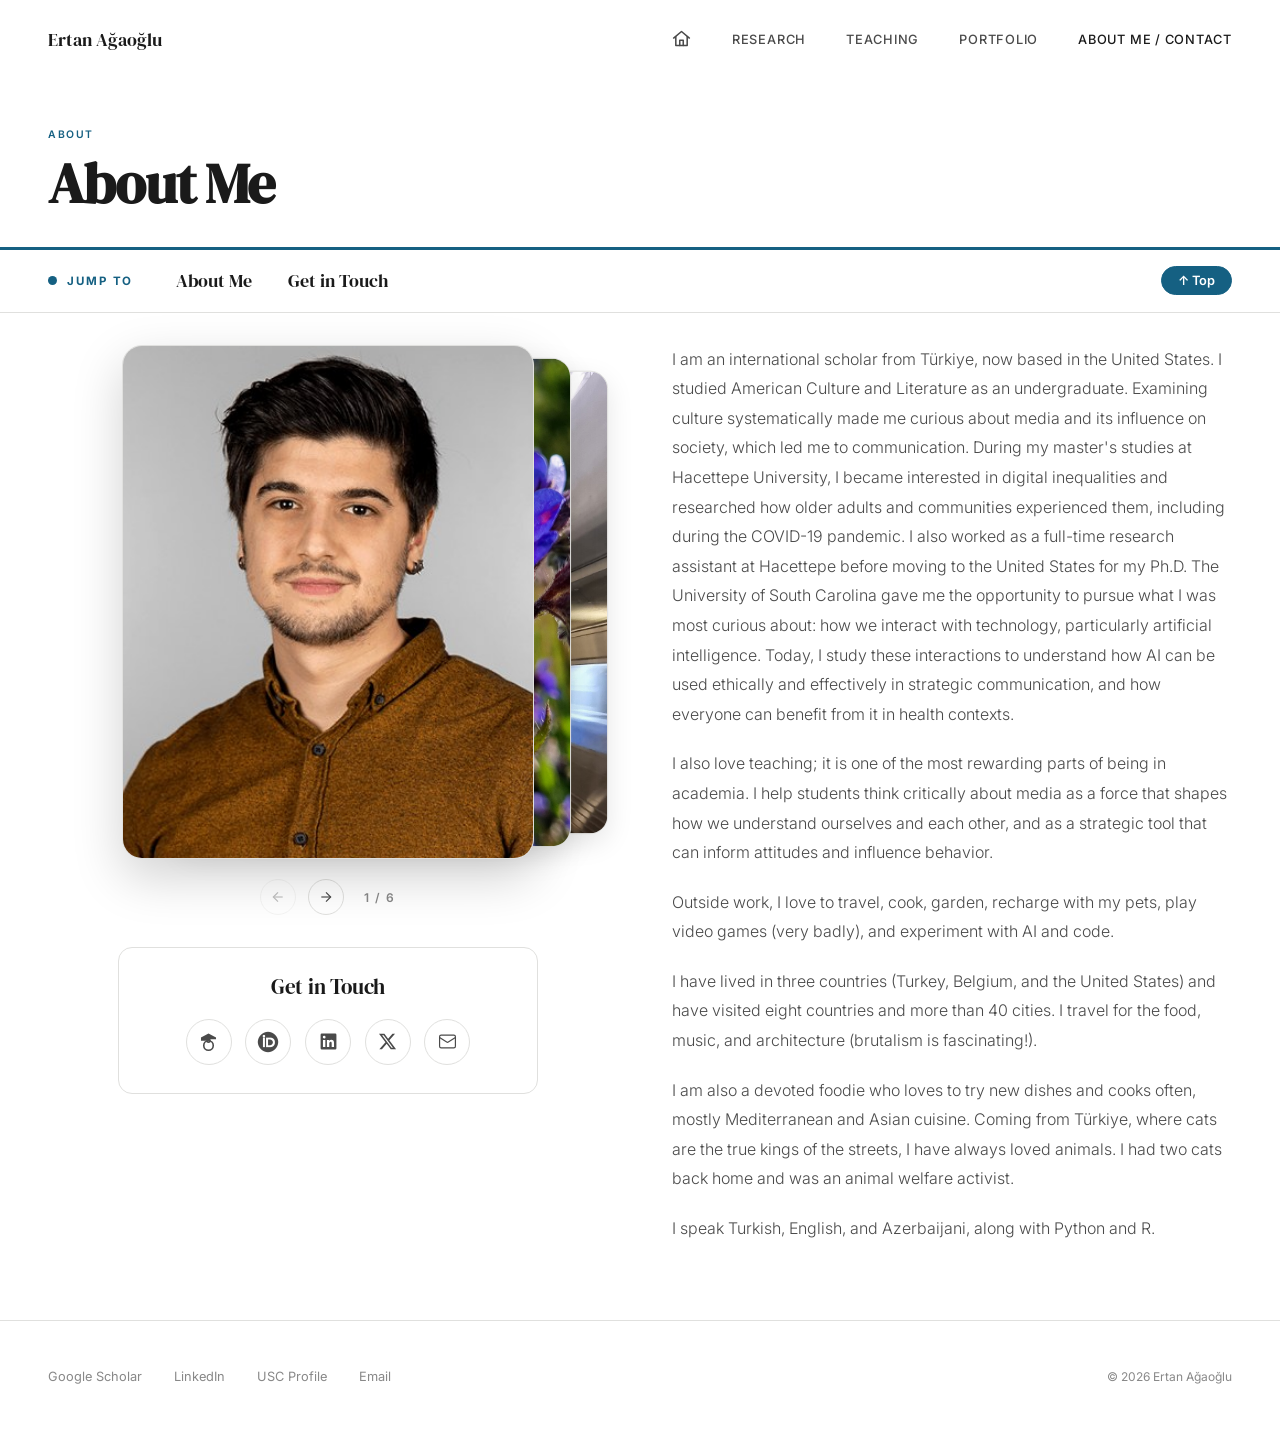
==== commit be7cea34: "Add countries lived in to About page Co-Authored-By: Claude Opus 5.5 <noreply@anthropic.com> Claude-" ====
--- a/beyond-academia.html
+++ b/beyond-academia.html
@@ -121,7 +121,7 @@
       <p>I am an international scholar from Türkiye, now based in the United States. I studied American Culture and Literature as an undergraduate. Examining culture systematically made me curious about media and its influence on society, which led me to communication. During my master's studies at Hacettepe University, I became interested in digital inequalities and researched how older adults and communities experienced them, including during the COVID-19 pandemic. I also worked as a full-time research assistant at Hacettepe before moving to the United States for my Ph.D. The University of South Carolina gave me the opportunity to pursue what I was most curious about: how we interact with technology, particularly artificial intelligence. Today, I study these interactions to understand how AI can be used ethically and effectively in strategic communication, and how everyone can benefit from it in health contexts.</p>
       <p>I also love teaching; it is one of the most rewarding parts of being in academia. I help students think critically about media as a force that shapes how we understand ourselves and each other, and as a strategic tool that can inform attitudes and influence behavior.</p>
       <p>Outside work, I love to travel, cook, garden, recharge with my pets, play video games (very badly), and experiment with AI and code.</p>
-      <p>I have visited eight countries and more than 40 cities. I travel for the food, music, and architecture (brutalism is fascinating!).</p>
+      <p>I have lived in three countries (Turkey, Belgium, and the United States) and have visited eight countries and more than 40 cities. I travel for the food, music, and architecture (brutalism is fascinating!).</p>
       <p>I am also a devoted foodie who loves to try new dishes and cooks often, mostly Mediterranean and Asian cuisine. Coming from Türkiye, where cats are the true kings of the streets, I have always loved animals. I had two cats back home and was an animal welfare activist.</p>
       <p>I speak Turkish, English, and Azerbaijani, along with Python and R.</p>
     </div>
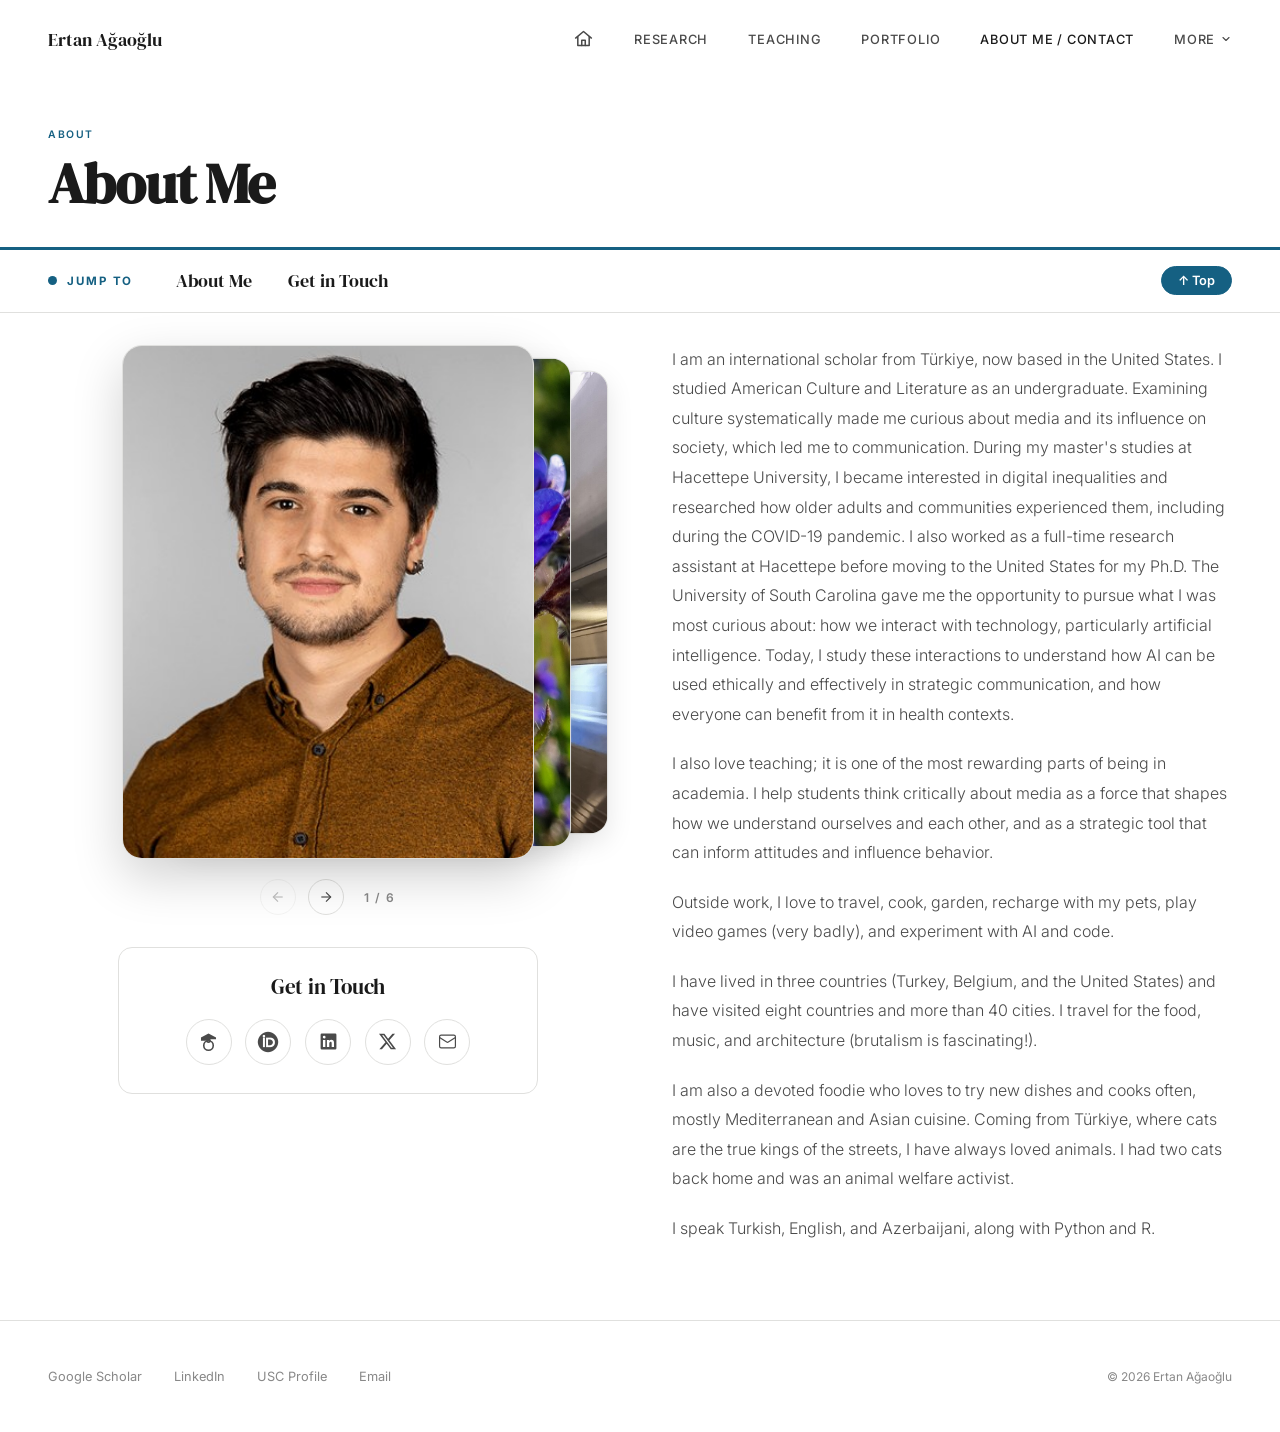
==== commit d2592aa2: "Add More dropdown to nav with link to certifications Co-Authored-By: Claude Opus 5.5 <noreply@anthro" ====
--- a/beyond-academia.html
+++ b/beyond-academia.html
@@ -56,6 +56,9 @@
       <li><a href="teaching.html">Teaching</a></li>
       <li><a href="portfolio.html">Portfolio</a></li>
       <li><a href="beyond-academia.html" class="active">About Me / Contact</a></li>
+      <li class="nav-more"><button type="button" class="nav-more-btn" aria-expanded="false" aria-haspopup="true">More <svg viewBox="0 0 24 24" aria-hidden="true"><path d="m6 9 6 6 6-6"/></svg></button>
+        <ul class="nav-more-menu"><li><a href="certificates.html">Certifications</a></li></ul>
+      </li>
     </ul>
   </div>
 </nav>
@@ -194,5 +197,6 @@
 })();
 </script>
 <script src="subnav.js" defer></script>
+<script src="nav-more.js" defer></script>
 </body>
 </html>
--- a/style.css
+++ b/style.css
@@ -476,3 +476,19 @@
   .page-header{padding:8rem 1.5rem 3rem}
   .page-header h1{font-size:2.5rem}
 }
+
+/* Nav "More" dropdown */
+.nav-more{position:relative}
+.nav-more-btn{display:inline-flex;align-items:center;gap:.3rem;background:none;border:0;padding:0;cursor:pointer;font:inherit;font-size:.8rem;font-weight:500;color:var(--text2);letter-spacing:.06em;text-transform:uppercase;transition:color .2s}
+.nav-more-btn:hover,.nav-more-btn.active,.nav-more.open .nav-more-btn{color:var(--text)}
+.nav-more-btn svg{width:12px;height:12px;stroke:currentColor;stroke-width:2.25;fill:none;stroke-linecap:round;stroke-linejoin:round;transition:transform .2s}
+.nav-more.open .nav-more-btn svg{transform:rotate(180deg)}
+.nav-more-menu{list-style:none;position:absolute;top:calc(100% + 1rem);right:0;min-width:200px;background:var(--bg);border:1px solid var(--border);border-radius:8px;box-shadow:0 10px 30px rgba(0,0,0,.08);padding:.5rem;opacity:0;visibility:hidden;transform:translateY(-6px);transition:opacity .2s,transform .2s,visibility .2s}
+.nav-more.open .nav-more-menu,.nav-more:focus-within .nav-more-menu{opacity:1;visibility:visible;transform:translateY(0)}
+nav .nav-links .nav-more .nav-more-menu a{display:block;padding:.65rem .9rem;border-radius:6px;color:var(--text2)}
+nav .nav-links .nav-more .nav-more-menu a:hover,nav .nav-links .nav-more .nav-more-menu a.active{color:var(--accent);background:rgba(21,96,130,.07)}
+@media(max-width:900px){
+  .nav-more-btn{display:none}
+  .nav-more-menu{position:static;min-width:0;border:0;box-shadow:none;padding:0;background:none;opacity:1;visibility:visible;transform:none}
+  nav .nav-links .nav-more .nav-more-menu a{padding:0;background:none}
+}
